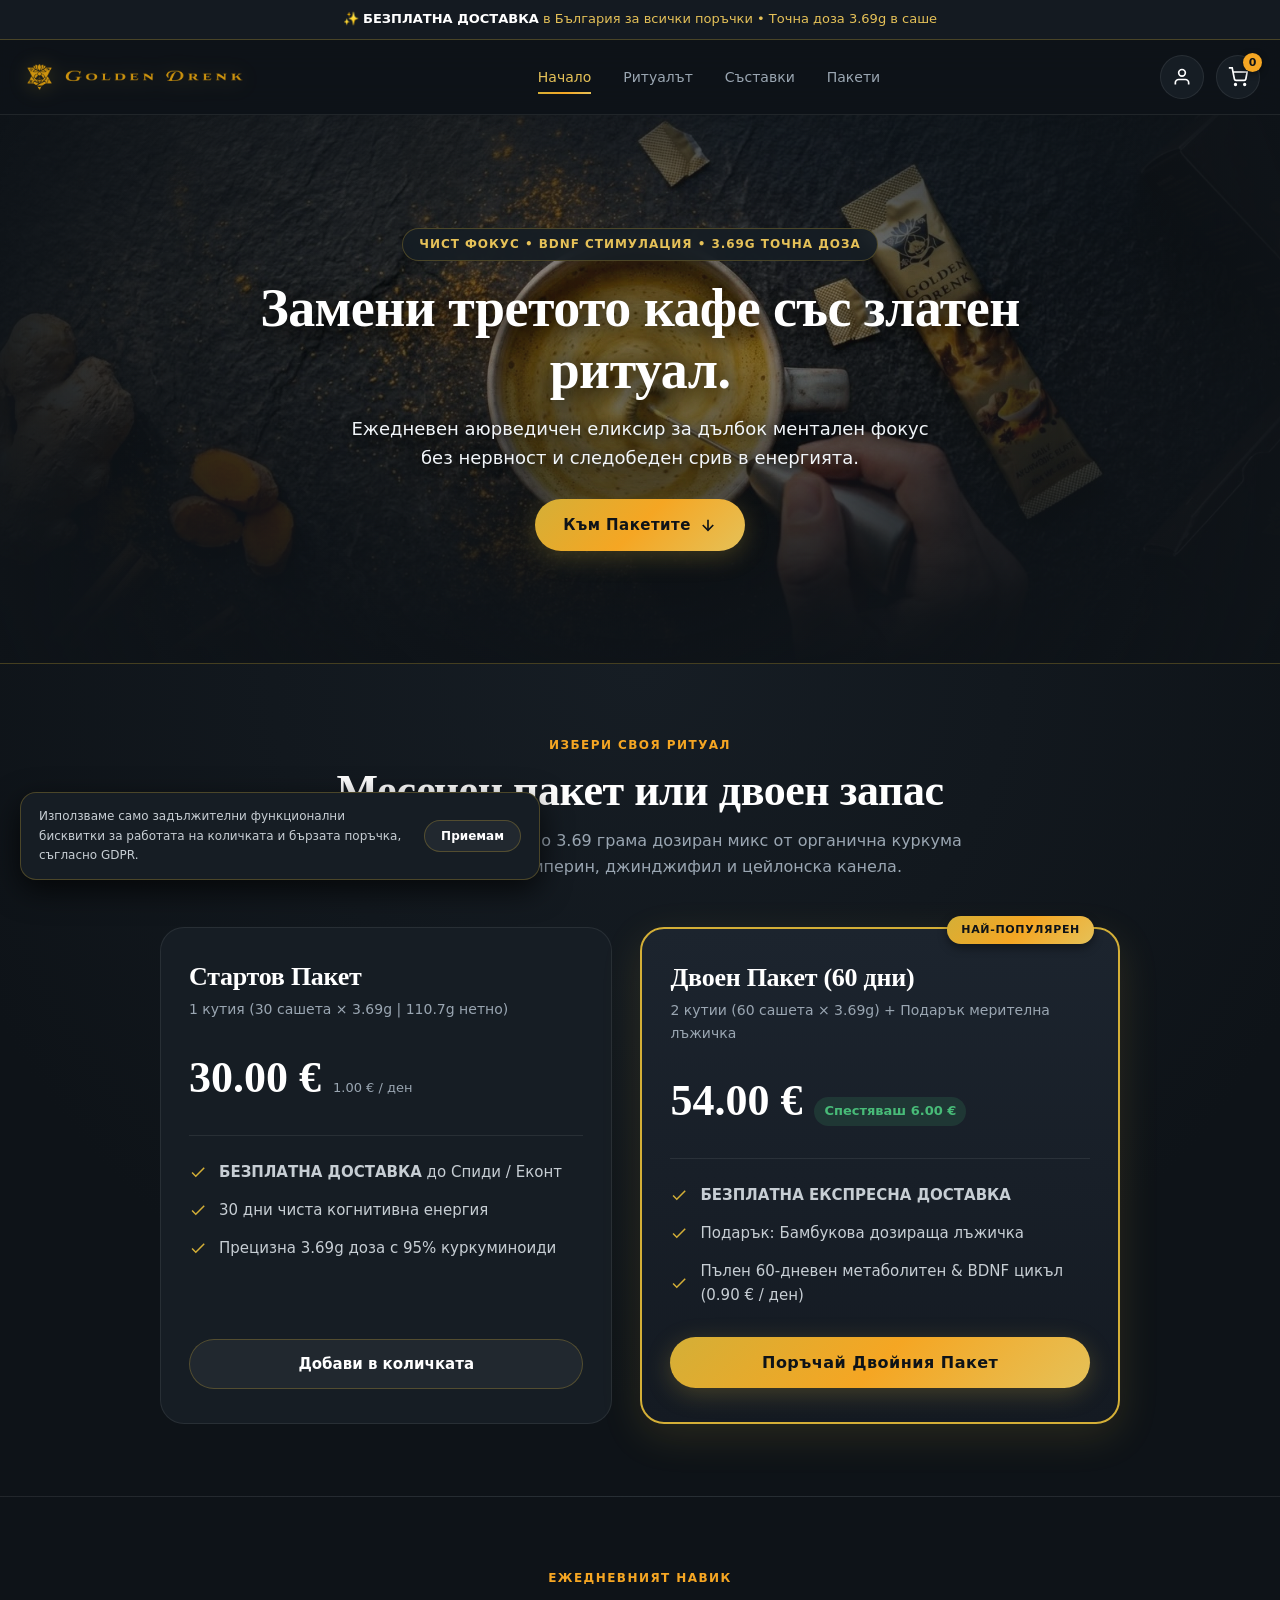
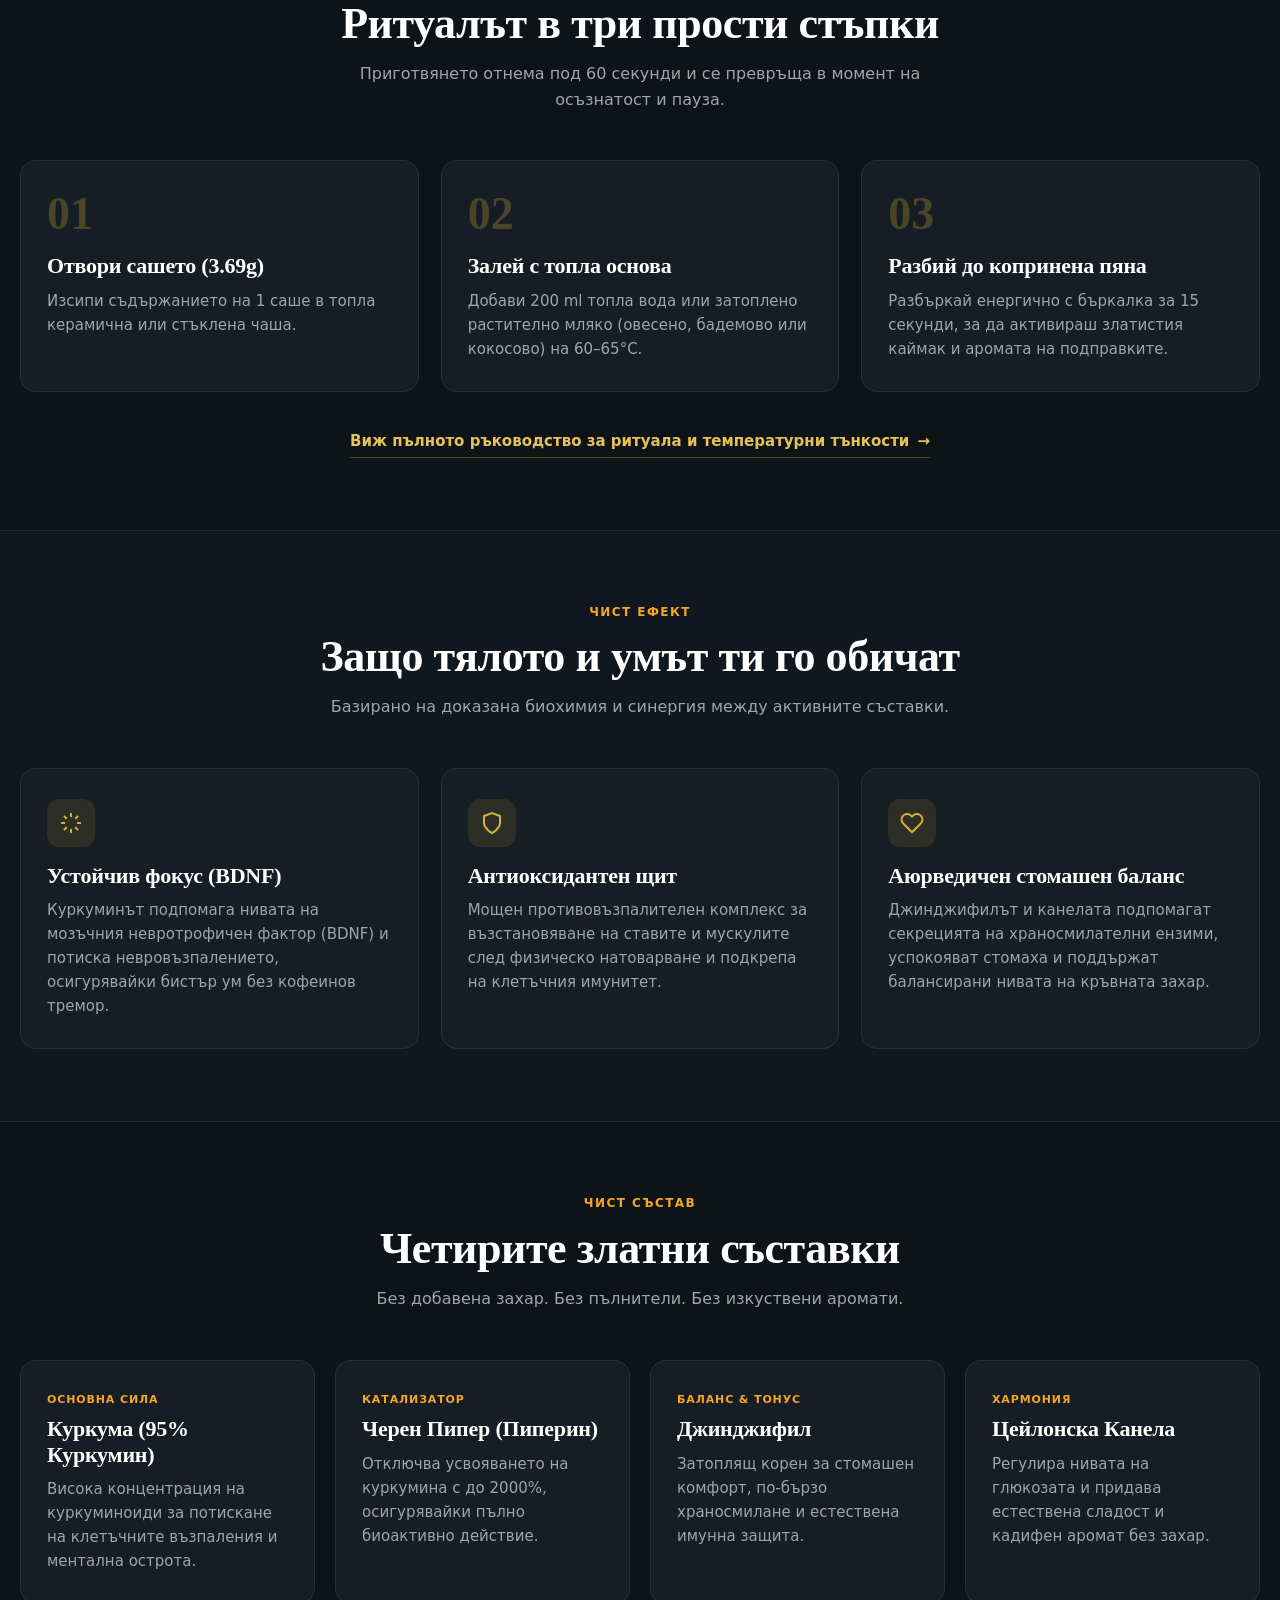
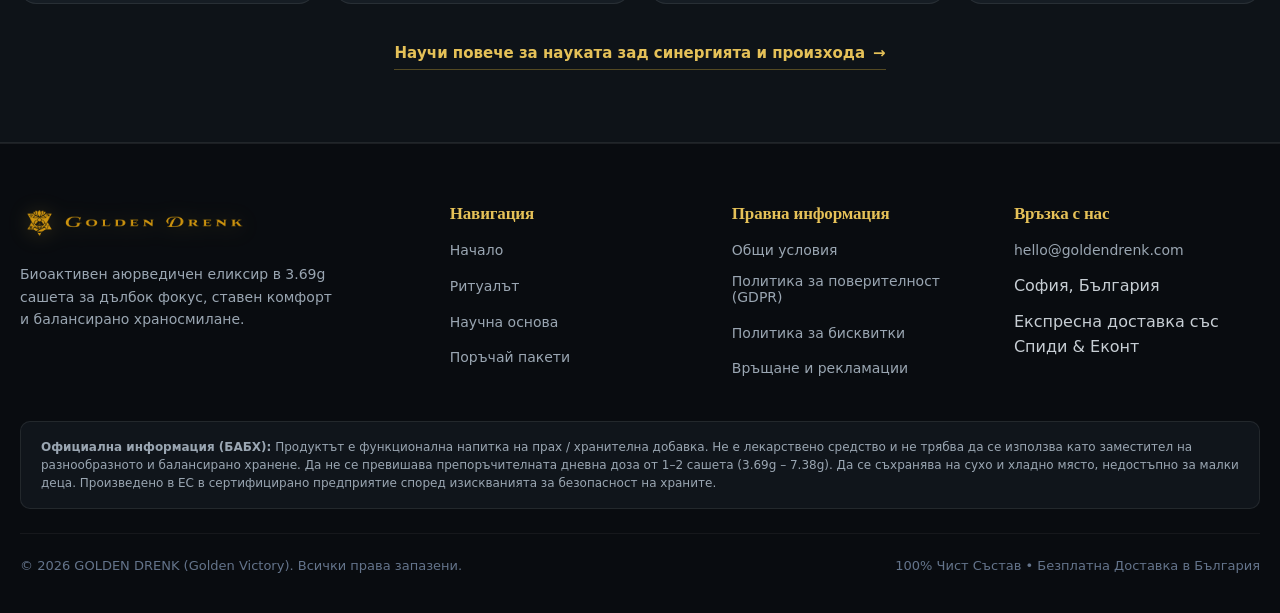
==== index.html @ a5ca555c "Sync V2.1: index.html" ====
<!DOCTYPE html>
<html lang="bg">
<head>
	<!-- Favicon Essentials -->
  <link rel="apple-touch-icon" sizes="180x180" href="/assets/images/apple-touch-icon.png">
  <link rel="icon" type="image/png" sizes="32x32" href="/assets/images/favicon-32x32.png">
  <link rel="icon" type="image/png" sizes="16x16" href="/assets/images/favicon-16x16.png">
  <link rel="manifest" href="/assets/images/site.webmanifest">
  <link rel="shortcut icon" href="/assets/images/favicon.ico">
  <meta charset="UTF-8">
  <meta name="viewport" content="width=device-width, initial-scale=1.0, viewport-fit=cover">
  <meta name="theme-color" content="#0E1318">
  
  <title>GOLDEN DRENK | Органичен Аюрведичен Еликсир за Фокус (30 × 3.69g)</title>
  <meta name="description" content="Замени третото кафе със златен ритуал. Точно дозирани 3.69g сашета с 95% куркумин, пиперин (+2000% усвоимост), джинджифил и цейлонска канела. Безплатна доставка в България.">
  <meta name="robots" content="index, follow, max-image-preview:large, max-snippet:-1">
  <link rel="canonical" href="https://goldendrenk.com/">

  <!-- Open Graph / Social -->
  <meta property="og:type" content="product">
  <meta property="og:locale" content="bg_BG">
  <meta property="og:title" content="GOLDEN DRENK | Ежедневен Златен Аюрведичен Ритуал (3.69g)">
  <meta property="og:description" content="Чист ментален фокус и BDNF стимулация без кофеинов срив. 30 сашета х 3.69g с безплатна доставка.">
  <meta property="og:image" content="https://goldendrenk.com/assets/images/hero-bg.webp">
  <meta property="product:price:amount" content="30.00">
  <meta property="product:price:currency" content="EUR">

  <!-- Preload Critical Assets -->
  <link rel="preload" href="assets/images/hero-bg.webp" as="image" type="image/webp" fetchpriority="high">
  <link rel="preload" href="assets/fonts/CormorantGaramond-SemiBold.woff2" as="font" type="font/woff2" crossorigin>
  <link rel="preload" href="assets/fonts/PlusJakartaSans-Regular.woff2" as="font" type="font/woff2" crossorigin>

  <!-- Main Stylesheet -->
  <link rel="stylesheet" href="assets/css/style.css">

  <!-- JSON-LD Structured Data for Google & AI Agents (Product, Offers & FAQ) -->
  <script type="application/ld+json">
  {
    "@context": "https://schema.org",
    "@graph": [
      {
        "@type": "Brand",
        "@id": "https://goldendrenk.com/#brand",
        "name": "GOLDEN DRENK",
        "url": "https://goldendrenk.com/",
        "logo": "https://goldendrenk.com/assets/images/logo.webp",
        "description": "Биоактивен органичен аюрведичен еликсир в 3.69g сашета за дълбок фокус, BDNF стимулация и антиоксидантна защита."
      },
      {
        "@type": "Product",
        "@id": "https://goldendrenk.com/#product",
        "name": "GOLDEN DRENK – Златен Аюрведичен Еликсир (30 сашета х 3.69g)",
        "image": [
          "https://goldendrenk.com/assets/images/hero-bg.webp",
          "https://goldendrenk.com/assets/images/logo.webp"
        ],
        "description": "Функционална напитка на прах в 30 индивидуални сашета по 3.69 грама (110.7g нетно тегло). Съдържа органична куркума (95% куркуминоиди), черен пипер (пиперин за 2000% по-висока бионаличност), джинджифил и цейлонска канела. Без добавена захар, без пълнители.",
        "sku": "GD-BOX-30",
        "brand": { "@id": "https://goldendrenk.com/#brand" },
        "weight": {
          "@type": "QuantitativeValue",
          "value": "110.7",
          "unitCode": "GRM"
        },
        "additionalProperty": [
          { "@type": "PropertyValue", "name": "Доза на саше", "value": "3.69 g" },
          { "@type": "PropertyValue", "name": "Брой сашета в кутия", "value": "30" },
          { "@type": "PropertyValue", "name": "Активни съставки", "value": "Органична куркума (95% куркумин), Черен пипер (Пиперин), Джинджифил, Цейлонска канела" },
          { "@type": "PropertyValue", "name": "Оптимална температура за приготвяне", "value": "60°C – 65°C" }
        ],
        "offers": [
          {
            "@type": "Offer",
            "name": "Стартов Пакет (1 кутия / 30 сашета х 3.69g)",
            "sku": "GD-BOX-30",
            "price": "30.00",
            "priceCurrency": "EUR",
            "availability": "https://schema.org/InStock",
            "url": "https://goldendrenk.com/#bundles-section",
            "shippingDetails": {
              "@type": "OfferShippingDetails",
              "shippingRate": {
                "@type": "MonetaryAmount",
                "value": "0.00",
                "currency": "EUR"
              },
              "shippingDestination": {
                "@type": "DefinedRegion",
                "addressCountry": "BG"
              }
            }
          },
          {
            "@type": "Offer",
            "name": "Двоен Пакет (2 кутии / 60 сашета х 3.69g + Подарък бамбукова лъжичка)",
            "sku": "GD-BUNDLE-60",
            "price": "54.00",
            "priceCurrency": "EUR",
            "availability": "https://schema.org/InStock",
            "url": "https://goldendrenk.com/#bundles-section",
            "shippingDetails": {
              "@type": "OfferShippingDetails",
              "shippingRate": {
                "@type": "MonetaryAmount",
                "value": "0.00",
                "currency": "EUR"
              },
              "shippingDestination": {
                "@type": "DefinedRegion",
                "addressCountry": "BG"
              }
            }
          }
        ]
      },
      {
        "@type": "FAQPage",
        "mainEntity": [
          {
            "@type": "Question",
            "name": "Какво съдържа 1 саше GOLDEN DRENK и какъв е грамажът?",
            "acceptedAnswer": {
              "@type": "Answer",
              "text": "Всяко саше съдържа точно 3.69 грама чиста биоактивна смес от 4 съставки: органична куркума (95% куркумин), черен пипер (пиперин), джинджифил и цейлонска канела. Без захар, консерванти и изкуствени аромати."
            }
          },
          {
            "@type": "Question",
            "name": "Каква е цената на доставката в България?",
            "acceptedAnswer": {
              "@type": "Answer",
              "text": "Доставката в цяла България (до офис/автомат на Спиди или Еконт, както и до личен адрес) е напълно БЕЗПЛАТНА както за Стартовия пакет (30.00 €), така и за Двойния пакет (54.00 €)."
            }
          },
          {
            "@type": "Question",
            "name": "Как се приготвя напитката за максимален ефект?",
            "acceptedAnswer": {
              "@type": "Answer",
              "text": "Изсипете 1 саше (3.69g) в чаша и залейте с 200 ml топла вода или растително мляко (овесено, бадемово, кокосово) с температура 60°C–65°C. Разбийте за 15 секунди до копринена пяна."
            }
          }
        ]
      }
    ]
  }
  </script>
</head>
<body>

  <!-- Top Announcement Bar -->
  <div class="announcement-bar" role="region" aria-label="Промоционално съобщение">
    <div class="container announcement-inner">
      <span>✨ <strong>БЕЗПЛАТНА ДОСТАВКА</strong> в България за всички поръчки • Точна доза 3.69g в саше</span>
    </div>
  </div>

  <!-- Site Header -->
  <header class="site-header" id="siteHeader">
    <div class="container header-inner">
      <a href="index.html" class="brand-logo" aria-label="GOLDEN DRENK Начало">
        <img src="assets/images/logo.webp" alt="GOLDEN DRENK Лого" class="site-brand-img" width="160" height="38">
      </a>

      <nav class="nav-links" aria-label="Основна навигация">
        <a href="index.html" class="nav-link active">Начало</a>
        <a href="ritual.html" class="nav-link">Ритуалът</a>
        <a href="science.html" class="nav-link">Съставки</a>
        <a href="#bundles-section" class="nav-link">Пакети</a>
      </nav>

      <div class="header-actions">
        <!-- Secret Dev Portal Button (Hidden by default, unlocked via ?dev=true or PIN 2738) -->
        <button type="button" class="dev-portal-trigger" id="devPortalHeaderBtn" style="display: none;" aria-label="Command Portal">
          ⚙️ Портал
        </button>

        <button type="button" class="action-btn" id="openOrdersModalBtn" aria-label="Моите поръчки" title="Моите поръчки">
          <svg width="20" height="20" viewBox="0 0 24 24" fill="none" stroke="currentColor" stroke-width="2" aria-hidden="true">
            <path d="M20 21v-2a4 4 0 0 0-4-4H8a4 4 0 0 0-4 4v2"></path>
            <circle cx="12" cy="7" r="4"></circle>
          </svg>
        </button>

        <button type="button" class="action-btn cart-trigger-btn" id="openCartBtn" aria-label="Отвори количката" title="Количка">
          <svg width="20" height="20" viewBox="0 0 24 24" fill="none" stroke="currentColor" stroke-width="2" aria-hidden="true">
            <circle cx="9" cy="21" r="1"></circle>
            <circle cx="20" cy="21" r="1"></circle>
            <path d="M1 1h4l2.68 13.39a2 2 0 0 0 2 1.61h9.72a2 2 0 0 0 2-1.61L23 6H6"></path>
          </svg>
          <span class="cart-badge" id="cartBadgeCount">0</span>
        </button>
      </div>
    </div>
  </header>

  <!-- Main Content -->
  <main id="mainContent">

    <!-- 1. HERO SECTION (21:9 Overhead Flat-lay) -->
    <section class="hero-top-visual" aria-labelledby="heroHeading">
      <div class="hero-banner-wrap">
        <img src="assets/images/hero-bg.webp" alt="Златен аюрведичен еликсир GOLDEN DRENK чаша и саше 3.69g" class="hero-img-bg" width="1920" height="823" fetchpriority="high">
        <div class="hero-banner-overlay"></div>
        <div class="hero-copy-float">
          <div class="hero-tag">Чист Фокус • BDNF Стимулация • 3.69g Точна Доза</div>
          <h1 class="hero-title" id="heroHeading">Замени третото кафе със златен ритуал.</h1>
          <p class="hero-sub">Ежедневен аюрведичен еликсир за дълбок ментален фокус без нервност и следобеден срив в енергията.</p>
          <a href="#bundles-section" class="cta-btn-gold hero-cta">
            <span>Към Пакетите</span>
            <svg width="18" height="18" viewBox="0 0 24 24" fill="none" stroke="currentColor" stroke-width="2.2" aria-hidden="true">
              <line x1="12" y1="5" x2="12" y2="19"></line>
              <polyline points="19 12 12 19 5 12"></polyline>
            </svg>
          </a>
        </div>
      </div>
    </section>

    <!-- 2. BUNDLES / ORDER SECTION -->
    <section class="order-section" id="bundles-section" aria-labelledby="bundlesHeading">
      <div class="container">
        <div class="section-header">
          <span class="section-eyebrow">Избери своя ритуал</span>
          <h2 class="section-title" id="bundlesHeading">Месечен пакет или двоен запас</h2>
          <p class="section-desc">Всяко саше съдържа точно 3.69 грама дозиран микс от органична куркума (95% куркумин), пиперин, джинджифил и цейлонска канела.</p>
        </div>

        <div class="bundles-grid">
          <!-- Offer 1: Starter Box -->
          <article class="bundle-card" data-sku="GD-BOX-30">
            <div class="bundle-card-head">
              <h3 class="bundle-name">Стартов Пакет</h3>
              <p class="bundle-sub">1 кутия (30 сашета &times; 3.69g | 110.7g нетно)</p>
            </div>
            <div class="bundle-price-box">
              <span class="price-main">30.00 €</span>
              <span class="price-daily">1.00 € / ден</span>
            </div>
            <ul class="bundle-perks">
              <li>
                <svg viewBox="0 0 24 24" aria-hidden="true"><path d="M9 16.17L4.83 12l-1.42 1.41L9 19 21 7l-1.41-1.41z"/></svg>
                <span><strong>БЕЗПЛАТНА ДОСТАВКА</strong> до Спиди / Еконт</span>
              </li>
              <li>
                <svg viewBox="0 0 24 24" aria-hidden="true"><path d="M9 16.17L4.83 12l-1.42 1.41L9 19 21 7l-1.41-1.41z"/></svg>
                <span>30 дни чиста когнитивна енергия</span>
              </li>
              <li>
                <svg viewBox="0 0 24 24" aria-hidden="true"><path d="M9 16.17L4.83 12l-1.42 1.41L9 19 21 7l-1.41-1.41z"/></svg>
                <span>Прецизна 3.69g доза с 95% куркуминоиди</span>
              </li>
            </ul>
            <button type="button" class="btn-secondary add-to-cart-btn" data-sku="GD-BOX-30" data-name="Стартов Пакет (1 кутия / 30 сашета х 3.69g)" data-price="30.00">
              Добави в количката
            </button>
          </article>

          <!-- Offer 2: Double Bundle (Featured) -->
          <article class="bundle-card featured" data-sku="GD-BUNDLE-60">
            <span class="bundle-badge">Най-популярен</span>
            <div class="bundle-card-head">
              <h3 class="bundle-name">Двоен Пакет (60 дни)</h3>
              <p class="bundle-sub">2 кутии (60 сашета &times; 3.69g) + Подарък мерителна лъжичка</p>
            </div>
            <div class="bundle-price-box">
              <span class="price-main">54.00 €</span>
              <span class="price-save">Спестяваш 6.00 €</span>
            </div>
            <ul class="bundle-perks">
              <li>
                <svg viewBox="0 0 24 24" aria-hidden="true"><path d="M9 16.17L4.83 12l-1.42 1.41L9 19 21 7l-1.41-1.41z"/></svg>
                <span><strong>БЕЗПЛАТНА ЕКСПРЕСНА ДОСТАВКА</strong></span>
              </li>
              <li>
                <svg viewBox="0 0 24 24" aria-hidden="true"><path d="M9 16.17L4.83 12l-1.42 1.41L9 19 21 7l-1.41-1.41z"/></svg>
                <span>Подарък: Бамбукова дозираща лъжичка</span>
              </li>
              <li>
                <svg viewBox="0 0 24 24" aria-hidden="true"><path d="M9 16.17L4.83 12l-1.42 1.41L9 19 21 7l-1.41-1.41z"/></svg>
                <span>Пълен 60-дневен метаболитен &amp; BDNF цикъл (0.90 € / ден)</span>
              </li>
            </ul>
            <button type="button" class="cta-btn-gold btn-primary-full add-to-cart-btn" data-sku="GD-BUNDLE-60" data-name="Двоен Пакет (2 кутии / 60 сашета + Подарък)" data-price="54.00">
              Поръчай Двойния Пакет
            </button>
          </article>
        </div>
      </div>
    </section>

    <!-- 3. RITUAL SECTION (3 Steps) -->
    <section class="ritual-section" id="ritual-section" aria-labelledby="ritualHeading">
      <div class="container">
        <div class="section-header">
          <span class="section-eyebrow">Ежедневният навик</span>
          <h2 class="section-title" id="ritualHeading">Ритуалът в три прости стъпки</h2>
          <p class="section-desc">Приготвянето отнема под 60 секунди и се превръща в момент на осъзнатост и пауза.</p>
        </div>

        <div class="steps-grid">
          <article class="step-card">
            <div class="step-num">01</div>
            <h3 class="step-title">Отвори сашето (3.69g)</h3>
            <p class="step-desc">Изсипи съдържанието на 1 саше в топла керамична или стъклена чаша.</p>
          </article>

          <article class="step-card">
            <div class="step-num">02</div>
            <h3 class="step-title">Залей с топла основа</h3>
            <p class="step-desc">Добави 200 ml топла вода или затоплено растително мляко (овесено, бадемово или кокосово) на 60–65°C.</p>
          </article>

          <article class="step-card">
            <div class="step-num">03</div>
            <h3 class="step-title">Разбий до копринена пяна</h3>
            <p class="step-desc">Разбъркай енергично с бъркалка за 15 секунди, за да активираш златистия каймак и аромата на подправките.</p>
          </article>
        </div>

        <div class="section-footer-link">
          <a href="ritual.html" class="arrow-link">
            <span>Виж пълното ръководство за ритуала и температурни тънкости</span>
            <span aria-hidden="true">&rarr;</span>
          </a>
        </div>
      </div>
    </section>

    <!-- 4. BENEFITS SECTION -->
    <section class="benefits-section" id="benefits-section" aria-labelledby="benefitsHeading">
      <div class="container">
        <div class="section-header">
          <span class="section-eyebrow">Чист ефект</span>
          <h2 class="section-title" id="benefitsHeading">Защо тялото и умът ти го обичат</h2>
          <p class="section-desc">Базирано на доказана биохимия и синергия между активните съставки.</p>
        </div>

        <div class="benefits-grid">
          <article class="benefit-card">
            <div class="benefit-icon" aria-hidden="true">
              <svg width="24" height="24" viewBox="0 0 24 24" fill="none" stroke="currentColor" stroke-width="2">
                <path d="M12 2v4M12 18v4M4.93 4.93l2.83 2.83M16.24 16.24l2.83 2.83M2 12h4M18 12h4M4.93 19.07l2.83-2.83M16.24 7.76l2.83-2.83"/>
              </svg>
            </div>
            <h3 class="benefit-title">Устойчив фокус (BDNF)</h3>
            <p class="benefit-desc">Куркуминът подпомага нивата на мозъчния невротрофичен фактор (BDNF) и потиска невровъзпалението, осигурявайки бистър ум без кофеинов тремор.</p>
          </article>

          <article class="benefit-card">
            <div class="benefit-icon" aria-hidden="true">
              <svg width="24" height="24" viewBox="0 0 24 24" fill="none" stroke="currentColor" stroke-width="2">
                <path d="M12 22s8-4 8-10V5l-8-3-8 3v7c0 6 8 10 8 10z"/>
              </svg>
            </div>
            <h3 class="benefit-title">Антиоксидантен щит</h3>
            <p class="benefit-desc">Мощен противовъзпалителен комплекс за възстановяване на ставите и мускулите след физическо натоварване и подкрепа на клетъчния имунитет.</p>
          </article>

          <article class="benefit-card">
            <div class="benefit-icon" aria-hidden="true">
              <svg width="24" height="24" viewBox="0 0 24 24" fill="none" stroke="currentColor" stroke-width="2">
                <path d="M20.84 4.61a5.5 5.5 0 0 0-7.78 0L12 5.67l-1.06-1.06a5.5 5.5 0 0 0-7.78 7.78l1.06 1.06L12 21.23l7.78-7.78 1.06-1.06a5.5 5.5 0 0 0 0-7.78z"/>
              </svg>
            </div>
            <h3 class="benefit-title">Аюрведичен стомашен баланс</h3>
            <p class="benefit-desc">Джинджифилът и канелата подпомагат секрецията на храносмилателни ензими, успокояват стомаха и поддържат балансирани нивата на кръвната захар.</p>
          </article>
        </div>
      </div>
    </section>

    <!-- 5. INGREDIENTS SECTION -->
    <section class="ingredients-section" id="ingredients-section" aria-labelledby="ingredientsHeading">
      <div class="container">
        <div class="section-header">
          <span class="section-eyebrow">Чист състав</span>
          <h2 class="section-title" id="ingredientsHeading">Четирите златни съставки</h2>
          <p class="section-desc">Без добавена захар. Без пълнители. Без изкуствени аромати.</p>
        </div>

        <div class="ingredients-grid">
          <article class="ingredient-card">
            <span class="ingredient-badge">Основна сила</span>
            <h3 class="ingredient-name">Куркума (95% Куркумин)</h3>
            <p class="ingredient-desc">Висока концентрация на куркуминоиди за потискане на клетъчните възпаления и ментална острота.</p>
          </article>

          <article class="ingredient-card">
            <span class="ingredient-badge">Катализатор</span>
            <h3 class="ingredient-name">Черен Пипер (Пиперин)</h3>
            <p class="ingredient-desc">Отключва усвояването на куркумина с до 2000%, осигурявайки пълно биоактивно действие.</p>
          </article>

          <article class="ingredient-card">
            <span class="ingredient-badge">Баланс &amp; Тонус</span>
            <h3 class="ingredient-name">Джинджифил</h3>
            <p class="ingredient-desc">Затоплящ корен за стомашен комфорт, по-бързо храносмилане и естествена имунна защита.</p>
          </article>

          <article class="ingredient-card">
            <span class="ingredient-badge">Хармония</span>
            <h3 class="ingredient-name">Цейлонска Канела</h3>
            <p class="ingredient-desc">Регулира нивата на глюкозата и придава естествена сладост и кадифен аромат без захар.</p>
          </article>
        </div>

        <div class="section-footer-link">
          <a href="science.html" class="arrow-link">
            <span>Научи повече за науката зад синергията и произхода</span>
            <span aria-hidden="true">&rarr;</span>
          </a>
        </div>
      </div>
    </section>

  </main>

  <!-- Site Footer -->
  <footer class="site-footer">
    <div class="container">
      <div class="footer-grid">
        <div class="footer-brand">
          <!-- 3 rapid taps on this logo on mobile triggers PIN prompt for Command Portal -->
          <div class="brand-logo" id="footerLogoSecretTrigger" role="button" tabindex="0" aria-label="GOLDEN DRENK">
            <img src="assets/images/logo.webp" alt="GOLDEN DRENK" class="site-brand-img" width="145" height="34" loading="lazy">
          </div>
          <p class="footer-brand-text">
            Биоактивен аюрведичен еликсир в 3.69g сашета за дълбок фокус, ставен комфорт и балансирано храносмилане.
          </p>
        </div>

        <div class="footer-col">
          <h4>Навигация</h4>
          <ul>
            <li><a href="index.html">Начало</a></li>
            <li><a href="ritual.html">Ритуалът</a></li>
            <li><a href="science.html">Научна основа</a></li>
            <li><a href="#bundles-section">Поръчай пакети</a></li>
          </ul>
        </div>

        <div class="footer-col">
          <h4>Правна информация</h4>
          <ul>
            <li><button type="button" class="footer-modal-link" data-modal="termsModal">Общи условия</button></li>
            <li><button type="button" class="footer-modal-link" data-modal="privacyModal">Политика за поверителност (GDPR)</button></li>
            <li><button type="button" class="footer-modal-link" data-modal="cookiesModal">Политика за бисквитки</button></li>
            <li><button type="button" class="footer-modal-link" data-modal="returnsModal">Връщане и рекламации</button></li>
          </ul>
        </div>

        <div class="footer-col">
          <h4>Връзка с нас</h4>
          <ul>
            <li><a href="mailto:hello@goldendrenk.com">hello@goldendrenk.com</a></li>
            <li>София, България</li>
            <li>Експресна доставка със Спиди &amp; Еконт</li>
          </ul>
        </div>
      </div>

      <!-- Mandatory BABH Legal Disclaimer -->
      <div class="babh-disclaimer" role="note" aria-label="Законов дисклеймър за хранителни добавки">
        <strong>Официална информация (БАБХ):</strong> Продуктът е функционална напитка на прах / хранителна добавка. Не е лекарствено средство и не трябва да се използва като заместител на разнообразното и балансирано хранене. Да не се превишава препоръчителната дневна доза от 1–2 сашета (3.69g – 7.38g). Да се съхранява на сухо и хладно място, недостъпно за малки деца. Произведено в ЕС в сертифицирано предприятие според изискванията за безопасност на храните.
      </div>

      <div class="footer-bottom">
        <div>&copy; 2026 GOLDEN DRENK (Golden Victory). Всички права запазени.</div>
        <div>100% Чист Състав • Безплатна Доставка в България</div>
      </div>
    </div>
  </footer>

  <!-- Mobile Sticky Bottom Order Bar (Thumb-Friendly) -->
  <div class="mobile-sticky-bar" id="mobileStickyBar">
    <div class="mobile-bar-info">
      <span class="mobile-bar-label">Двоен Пакет (60 &times; 3.69g)</span>
      <div class="mobile-bar-price-row">
        <span class="mobile-bar-price">54.00 €</span>
        <span class="mobile-bar-free-ship">Безплатна доставка</span>
      </div>
    </div>
    <button type="button" class="cta-btn-gold mobile-buy-btn add-to-cart-btn" data-sku="GD-BUNDLE-60" data-name="Двоен Пакет (2 кутии / 60 сашета + Подарък)" data-price="54.00">
      Купи Сега
    </button>
  </div>

  <!-- SLIDE-OUT CART DRAWER WITH 1-CLICK BIGARENA CHECKOUT -->
  <div class="cart-drawer-overlay" id="cartDrawerOverlay" aria-hidden="true">
    <aside class="cart-drawer" id="cartDrawer" role="dialog" aria-modal="true" aria-labelledby="cartDrawerTitle">
      <div class="drawer-header">
        <h2 class="drawer-title" id="cartDrawerTitle">Твоята количка</h2>
        <button type="button" class="drawer-close" id="closeCartBtn" aria-label="Затвори количката">&times;</button>
      </div>

      <div class="shipping-tracker">
        <div class="shipping-tracker-text" id="shippingTrackerText">
          ✨ <strong>Безплатна доставка</strong> до Спиди и Еконт за цяла България!
        </div>
        <div class="progress-bar-bg">
          <div class="progress-bar-fill" id="shippingProgressFill" style="width: 100%;"></div>
        </div>
      </div>

      <div class="drawer-body">
        <div class="drawer-items" id="drawerItemsList"></div>

        <!-- 1-Click Fast Checkout Form (BigArena Fulfillment Ready) -->
        <form class="fast-checkout-card" id="fastCheckoutForm" novalidate>
          <div class="fast-checkout-title">
            <svg width="18" height="18" viewBox="0 0 24 24" fill="none" stroke="currentColor" stroke-width="2.5" aria-hidden="true">
              <path d="M13 2L3 14h9l-1 8 10-12h-9l1-8z"/>
            </svg>
            <span>Бърза поръчка с 1 клик</span>
          </div>

          <div class="checkout-form-grid">
            <div class="form-group">
              <label class="form-label" for="checkoutName">Име и Фамилия *</label>
              <input type="text" class="form-input" id="checkoutName" name="fullName" placeholder="Иван Иванов" autocomplete="name" required>
            </div>
            <div class="form-group">
              <label class="form-label" for="checkoutPhone">Телефонен номер *</label>
              <input type="tel" inputmode="tel" class="form-input" id="checkoutPhone" name="phone" placeholder="0888 123 456" autocomplete="tel" required>
            </div>
          </div>

          <div class="form-group" style="margin-top: 10px;">
            <label class="form-label">Избери Куриер *</label>
            <div class="courier-toggle-group" role="radiogroup" aria-label="Куриер">
              <button type="button" class="courier-btn active" data-courier="Speedy" id="courierSpeedyBtn">
                📦 Спиди (Безплатно)
              </button>
              <button type="button" class="courier-btn" data-courier="Econt" id="courierEcontBtn">
                🚚 Еконт (Безплатно)
              </button>
            </div>
          </div>

          <div class="checkout-form-grid" style="margin-top: 10px;">
            <div class="form-group">
              <label class="form-label" for="deliveryTypeSelect">Доставка до *</label>
              <select class="form-select" id="deliveryTypeSelect" name="deliveryType">
                <option value="office">До Офис / Автомат</option>
                <option value="address">До Личен Адрес</option>
              </select>
            </div>
            <div class="form-group">
              <label class="form-label" for="checkoutCity">Населено място *</label>
              <input type="text" class="form-input" id="checkoutCity" name="city" placeholder="гр. София" autocomplete="address-level2" required>
            </div>
          </div>

          <div class="form-group" style="margin-top: 10px;">
            <label class="form-label" id="deliveryAddressLabel" for="checkoutAddress">Офис / Автомат на Спиди *</label>
            <input type="text" class="form-input" id="checkoutAddress" name="addressOrOffice" placeholder="Напр. Офис бул. България 69..." required>
          </div>

          <div class="form-checkbox-group">
            <input type="checkbox" id="checkoutLegalConsent" required>
            <label for="checkoutLegalConsent">
              Съгласявам се с <button type="button" class="inline-legal-btn" data-modal="termsModal">Общите условия</button> и <button type="button" class="inline-legal-btn" data-modal="privacyModal">Политиката за поверителност</button>. *
            </label>
          </div>

          <div class="form-error-msg" id="checkoutErrorMsg" role="alert" style="display: none;"></div>

          <div class="drawer-totals">
            <div class="total-row">
              <span>Междинна сума:</span>
              <span id="drawerSubtotal">0.00 €</span>
            </div>
            <div class="total-row">
              <span>Доставка (Спиди / Еконт):</span>
              <span class="free-shipping-tag" id="drawerShipping">БЕЗПЛАТНА (0.00 €)</span>
            </div>
            <div class="total-row final">
              <span>Общо за плащане при доставка:</span>
              <span id="drawerTotal">0.00 €</span>
            </div>
          </div>

          <button type="submit" class="cta-btn-gold btn-primary-full submit-order-btn" id="submitOrderBtn">
            ⚡ Завърши поръчката (Наложен платеж)
          </button>
          <div class="checkout-micro-trust">
            Плащане при получаване с опция Преглед • Обработка чрез BigArena Fulfillment
          </div>
        </form>
      </div>
    </aside>
  </div>

  <!-- ORDER SUCCESS MODAL -->
  <div class="modal-overlay" id="orderSuccessModal" aria-hidden="true">
    <div class="modal-card success-card" role="dialog" aria-modal="true" aria-labelledby="orderSuccessTitle">
      <div class="success-icon" aria-hidden="true">
        <svg width="32" height="32" viewBox="0 0 24 24" fill="none" stroke="currentColor" stroke-width="3">
          <polyline points="20 6 9 17 4 12"></polyline>
        </svg>
      </div>
      <h3 class="modal-title" id="orderSuccessTitle">Поръчката е приета!</h3>
      <p class="order-num-badge" id="successOrderNum">№ GD-00000</p>
      <p class="modal-text" id="successOrderDetails">
        Благодарим ти! Твоята заявка е регистрирана за автоматично изпращане с безплатна доставка и наложен платеж.
      </p>
      <button type="button" class="cta-btn-gold btn-primary-full" data-close-modal="orderSuccessModal">
        Обратно към магазина
      </button>
    </div>
  </div>

  <!-- CUSTOMER ORDERS HISTORY MODAL -->
  <div class="modal-overlay" id="ordersHistoryModal" aria-hidden="true">
    <div class="modal-card" role="dialog" aria-modal="true" aria-labelledby="ordersHistoryTitle">
      <div class="modal-header">
        <h3 class="modal-title" id="ordersHistoryTitle">Моите поръчки</h3>
        <button type="button" class="drawer-close" data-close-modal="ordersHistoryModal" aria-label="Затвори">&times;</button>
      </div>
      <div class="modal-body" id="customerOrdersContainer">
        <p class="text-muted">Все още нямаш направени поръчки от това устройство.</p>
      </div>
    </div>
  </div>

  <!-- LEGAL MODALS (Terms, Privacy, Cookies, Returns) -->
  <div class="modal-overlay" id="legalModalOverlay" aria-hidden="true">
    <div class="modal-card legal-modal-card" role="dialog" aria-modal="true" aria-labelledby="legalModalTitle">
      <div class="modal-header">
        <h3 class="modal-title" id="legalModalTitle">Правна информация</h3>
        <button type="button" class="drawer-close" id="closeLegalModalBtn" aria-label="Затвори">&times;</button>
      </div>
      <div class="modal-body legal-modal-body" id="legalModalContent"></div>
    </div>
  </div>

  <!-- SECRET PIN MODAL FOR COMMAND PORTAL (PIN: 2738) -->
  <div class="modal-overlay" id="pinModalOverlay" aria-hidden="true">
    <div class="modal-card pin-modal-card" role="dialog" aria-modal="true" aria-labelledby="pinModalTitle">
      <div class="modal-header">
        <h3 class="modal-title" id="pinModalTitle">🔒 Command Portal Достъп</h3>
        <button type="button" class="drawer-close" data-close-modal="pinModalOverlay" aria-label="Затвори">&times;</button>
      </div>
      <form id="pinAccessForm" class="pin-form">
        <p class="text-muted" style="margin-bottom: 14px; font-size: 14px;">Въведи 4-цифрения ПИН код за преглед на дашборда:</p>
        <input type="password" inputmode="numeric" maxlength="4" class="form-input pin-input" id="portalPinInput" placeholder="••••" autocomplete="off" required>
        <div class="form-error-msg" id="pinErrorMsg" style="display: none;">Грешен ПИН код.</div>
        <button type="submit" class="cta-btn-gold btn-primary-full" style="margin-top: 14px;">Отключи Дашборда</button>
      </form>
    </div>
  </div>

  <!-- GDPR Cookie Consent Banner -->
  <div class="cookie-banner" id="cookieBanner" role="region" aria-label="Съгласие за бисквитки" style="display: none;">
    <div class="cookie-text">
      Използваме само задължителни функционални бисквитки за работата на количката и бързата поръчка, съгласно GDPR.
    </div>
    <div class="cookie-actions">
      <button type="button" class="btn-secondary cookie-btn" id="acceptCookiesBtn">Приемам</button>
    </div>
  </div>

  <!-- Main Application Script -->
  <script src="assets/js/app.js" defer></script>
</body>
</html>
---- assets/css/style.css ----
/* ==========================================================================
   GOLDEN DRENK V2 — Dark Luxury Aesthetic & Mobile-First Stylesheet
   ========================================================================== */

/* 1. LOCAL FONTS (@font-face) */
@font-face {
  font-family: 'Cormorant Garamond';
  src: url('../fonts/CormorantGaramond-Medium.woff2') format('woff2');
  font-weight: 500;
  font-style: normal;
  font-display: swap;
}
@font-face {
  font-family: 'Cormorant Garamond';
  src: url('../fonts/CormorantGaramond-SemiBold.woff2') format('woff2');
  font-weight: 600;
  font-style: normal;
  font-display: swap;
}
@font-face {
  font-family: 'Cormorant Garamond';
  src: url('../fonts/CormorantGaramond-Bold.woff2') format('woff2');
  font-weight: 700;
  font-style: normal;
  font-display: swap;
}
@font-face {
  font-family: 'Plus Jakarta Sans';
  src: url('../fonts/PlusJakartaSans-Regular.woff2') format('woff2');
  font-weight: 400;
  font-style: normal;
  font-display: swap;
}
@font-face {
  font-family: 'Plus Jakarta Sans';
  src: url('../fonts/PlusJakartaSans-Medium.woff2') format('woff2');
  font-weight: 500;
  font-style: normal;
  font-display: swap;
}
@font-face {
  font-family: 'Plus Jakarta Sans';
  src: url('../fonts/PlusJakartaSans-SemiBold.woff2') format('woff2');
  font-weight: 600;
  font-style: normal;
  font-display: swap;
}
@font-face {
  font-family: 'Plus Jakarta Sans';
  src: url('../fonts/PlusJakartaSans-Bold.woff2') format('woff2');
  font-weight: 700;
  font-style: normal;
  font-display: swap;
}

/* 2. DESIGN TOKENS / CSS VARIABLES */
:root {
  --primary-dark: #0E1318;
  --secondary-dark: #161D24;
  --card-hover: #1D2630;
  --accent-gold: #D4AF37;
  --accent-gold-light: #E5C158;
  --gold-gradient: linear-gradient(135deg, #D4AF37 0%, #F5A623 50%, #E5C158 100%);
  --warm-turmeric: #F5A623;
  --success-green: #48BB78;
  --danger-red: #F56565;
  --text-high: #FFFFFF;
  --text-body: #C7CED4;
  --text-muted: #9AA6B2;
  --border-subtle: rgba(212, 175, 55, 0.28);
  --border-solid: rgba(255, 255, 255, 0.08);
  --font-serif: 'Cormorant Garamond', Georgia, serif;
  --font-sans: 'Plus Jakarta Sans', system-ui, -apple-system, BlinkMacSystemFont, sans-serif;
  --radius-sm: 10px;
  --radius-md: 16px;
  --radius-lg: 24px;
  --radius-pill: 40px;
  --transition-smooth: all 0.3s cubic-bezier(0.16, 1, 0.3, 1);
  --shadow-gold: 0 6px 24px rgba(212, 175, 55, 0.25);
  --shadow-gold-hover: 0 10px 32px rgba(212, 175, 55, 0.42);
}

/* 3. RESET & BASE */
*, *::before, *::after {
  box-sizing: border-box;
  margin: 0;
  padding: 0;
  -webkit-font-smoothing: antialiased;
  -moz-osx-font-smoothing: grayscale;
}

html {
  scroll-behavior: smooth;
  background-color: var(--primary-dark);
}

body {
  background-color: var(--primary-dark);
  color: var(--text-body);
  font-family: var(--font-sans);
  font-size: 16px;
  line-height: 1.6;
  overflow-x: hidden;
  padding-bottom: 78px; /* Space for mobile sticky bar */
}

@media (min-width: 900px) {
  body {
    padding-bottom: 0;
  }
}

h1, h2, h3, h4 {
  color: var(--text-high);
  font-family: var(--font-serif);
  font-weight: 600;
  line-height: 1.15;
  letter-spacing: -0.01em;
}

a {
  color: inherit;
  text-decoration: none;
  transition: var(--transition-smooth);
}

button {
  cursor: pointer;
  font-family: var(--font-sans);
  border: none;
  background: none;
  transition: var(--transition-smooth);
  touch-action: manipulation;
  -webkit-tap-highlight-color: transparent;
}

button:active {
  transform: scale(0.97);
}

.container {
  max-width: 1280px;
  margin: 0 auto;
  padding: 0 20px;
}

/* 4. ANNOUNCEMENT BAR & HEADER */
.announcement-bar {
  background: #141A21;
  border-bottom: 1px solid var(--border-subtle);
  text-align: center;
  padding: 9px 14px;
  font-size: 13px;
  font-weight: 500;
  color: var(--accent-gold-light);
}

.announcement-bar strong {
  color: var(--text-high);
}

.site-header {
  position: sticky;
  top: 0;
  z-index: 60;
  background: rgba(14, 19, 24, 0.88);
  backdrop-filter: blur(16px);
  -webkit-backdrop-filter: blur(16px);
  border-bottom: 1px solid var(--border-solid);
}

.header-inner {
  height: 68px;
  display: flex;
  align-items: center;
  justify-content: space-between;
}

.brand-logo {
  display: inline-flex;
  align-items: center;
}

.site-brand-img {
  height: 34px;
  width: auto;
  object-fit: contain;
  display: block;
  filter: drop-shadow(0 2px 10px rgba(212, 175, 55, 0.3));
  transition: var(--transition-smooth);
}

.brand-logo:hover .site-brand-img {
  transform: scale(1.03);
  filter: drop-shadow(0 4px 14px rgba(212, 175, 55, 0.5));
}

.nav-links {
  display: none;
  gap: 32px;
  align-items: center;
}

@media (min-width: 860px) {
  .header-inner {
    height: 74px;
  }
  .site-brand-img {
    height: 38px;
  }
  .nav-links {
    display: flex;
  }
}

.nav-link {
  font-size: 14px;
  font-weight: 500;
  color: var(--text-muted);
  position: relative;
  padding: 6px 0;
}

.nav-link::after {
  content: '';
  position: absolute;
  left: 0;
  bottom: 0;
  width: 0;
  height: 1.5px;
  background: var(--gold-gradient);
  transition: var(--transition-smooth);
}

.nav-link:hover,
.nav-link.active {
  color: var(--accent-gold-light);
}

.nav-link:hover::after,
.nav-link.active::after {
  width: 100%;
}

.header-actions {
  display: flex;
  align-items: center;
  gap: 12px;
}

.action-btn {
  position: relative;
  width: 44px;
  height: 44px;
  border-radius: 50%;
  background: var(--secondary-dark);
  border: 1px solid var(--border-solid);
  display: flex;
  align-items: center;
  justify-content: center;
  color: var(--text-high);
}

.action-btn:hover {
  border-color: var(--accent-gold);
  background: var(--card-hover);
  transform: translateY(-2px);
  box-shadow: 0 4px 14px rgba(212, 175, 55, 0.2);
}

.cart-badge {
  position: absolute;
  top: -3px;
  right: -3px;
  background: var(--warm-turmeric);
  color: #0E1318;
  font-size: 11px;
  font-weight: 700;
  min-width: 19px;
  height: 19px;
  padding: 0 5px;
  border-radius: 50%;
  display: flex;
  align-items: center;
  justify-content: center;
  box-shadow: 0 2px 6px rgba(0, 0, 0, 0.5);
}

.dev-portal-trigger {
  background: rgba(212, 175, 55, 0.14);
  border: 1px solid var(--accent-gold);
  color: var(--accent-gold-light);
  padding: 8px 14px;
  border-radius: var(--radius-pill);
  font-size: 12px;
  font-weight: 700;
}

.dev-portal-trigger:hover {
  background: var(--gold-gradient);
  color: #0E1318;
}

/* 5. BUTTONS & INTERACTIVE EFFECTS */
.cta-btn-gold {
  position: relative;
  overflow: hidden;
  background: var(--gold-gradient);
  color: #0E1318;
  font-weight: 700;
  font-size: 15px;
  letter-spacing: 0.03em;
  padding: 14px 28px;
  border-radius: var(--radius-pill);
  display: inline-flex;
  align-items: center;
  justify-content: center;
  gap: 8px;
  box-shadow: var(--shadow-gold);
  transition: var(--transition-smooth);
}

.cta-btn-gold:hover {
  transform: translateY(-2px);
  box-shadow: var(--shadow-gold-hover);
  filter: brightness(1.05);
}

.cta-btn-gold:active {
  transform: translateY(0) scale(0.98);
}

.btn-secondary {
  background: rgba(255, 255, 255, 0.05);
  border: 1px solid var(--border-subtle);
  color: var(--text-high);
  font-weight: 600;
  font-size: 15px;
  padding: 15px 24px;
  border-radius: var(--radius-pill);
  width: 100%;
  text-align: center;
}

.btn-secondary:hover {
  background: rgba(212, 175, 55, 0.12);
  border-color: var(--accent-gold);
  transform: translateY(-2px);
}

.btn-primary-full {
  width: 100%;
  padding: 16px 24px;
  font-size: 16px;
}

/* 6. HERO SECTION */
.hero-top-visual {
  position: relative;
  width: 100%;
  background: var(--primary-dark);
  border-bottom: 1px solid var(--border-subtle);
  overflow: hidden;
}

.hero-banner-wrap {
  width: 100%;
  position: relative;
  display: flex;
  align-items: center;
  justify-content: center;
  min-height: 440px;
  padding: 48px 16px;
}

@media (min-width: 768px) {
  .hero-banner-wrap {
    aspect-ratio: 21 / 9;
    min-height: 500px;
    max-height: 640px;
  }
}

.hero-img-bg {
  position: absolute;
  inset: 0;
  width: 100%;
  height: 100%;
  object-fit: cover;
  object-position: center 40%;
  filter: brightness(0.9) contrast(1.05);
}

.hero-banner-overlay {
  position: absolute;
  inset: 0;
  background:
    radial-gradient(circle at center, rgba(14, 19, 24, 0.35) 15%, rgba(14, 19, 24, 0.78) 75%, #0E1318 100%),
    linear-gradient(to bottom, rgba(14, 19, 24, 0.5) 0%, transparent 35%, rgba(14, 19, 24, 0.94) 92%, #0E1318 100%);
  pointer-events: none;
}

.hero-copy-float {
  position: relative;
  z-index: 5;
  text-align: center;
  max-width: 760px;
  margin: 0 auto;
}

.hero-tag {
  display: inline-flex;
  align-items: center;
  padding: 6px 16px;
  border-radius: 30px;
  background: rgba(22, 29, 36, 0.9);
  border: 1px solid var(--border-subtle);
  color: var(--accent-gold-light);
  font-size: 12px;
  font-weight: 600;
  text-transform: uppercase;
  letter-spacing: 0.08em;
  margin-bottom: 16px;
  backdrop-filter: blur(8px);
}

.hero-title {
  font-size: clamp(28px, 5vw, 54px);
  margin-bottom: 14px;
  text-shadow: 0 4px 24px rgba(0, 0, 0, 0.95);
}

.hero-sub {
  font-size: clamp(15px, 2vw, 18px);
  max-width: 600px;
  margin: 0 auto 26px auto;
  color: #F1F5F9;
  text-shadow: 0 2px 12px rgba(0, 0, 0, 0.9);
}

/* 7. SECTIONS COMMON */
.order-section,
.ritual-section,
.benefits-section,
.ingredients-section {
  padding: 72px 0;
  border-bottom: 1px solid var(--border-solid);
}

.order-section {
  background: radial-gradient(circle at 50% 0%, #161D24 0%, #0E1318 70%);
}

.benefits-section {
  background: #11171E;
}

.section-header {
  text-align: center;
  max-width: 650px;
  margin: 0 auto 48px auto;
}

.section-eyebrow {
  color: var(--warm-turmeric);
  font-size: 12px;
  text-transform: uppercase;
  font-weight: 700;
  letter-spacing: 0.12em;
  margin-bottom: 10px;
  display: block;
}

.section-title {
  font-size: clamp(30px, 4vw, 44px);
  margin-bottom: 12px;
}

.section-desc {
  color: var(--text-muted);
  font-size: 16px;
}

.section-footer-link {
  text-align: center;
  margin-top: 36px;
}

.arrow-link {
  color: var(--accent-gold-light);
  font-weight: 600;
  font-size: 15px;
  display: inline-flex;
  align-items: center;
  gap: 8px;
  border-bottom: 1px solid rgba(212, 175, 55, 0.35);
  padding-bottom: 4px;
}

.arrow-link:hover {
  gap: 13px;
  border-color: var(--accent-gold);
}

/* 8. BUNDLES GRID */
.bundles-grid {
  display: grid;
  grid-template-columns: 1fr;
  gap: 28px;
  max-width: 960px;
  margin: 0 auto;
}

@media (min-width: 768px) {
  .bundles-grid {
    grid-template-columns: 1fr 1.06fr;
    align-items: stretch;
  }
}

.bundle-card {
  background: var(--secondary-dark);
  border-radius: var(--radius-lg);
  border: 1px solid var(--border-solid);
  padding: 34px 28px;
  position: relative;
  display: flex;
  flex-direction: column;
  transition: var(--transition-smooth);
}

.bundle-card:hover {
  border-color: rgba(212, 175, 55, 0.45);
  transform: translateY(-4px);
}

.bundle-card.featured {
  background: linear-gradient(180deg, #1C242E 0%, #141A22 100%);
  border: 2px solid var(--accent-gold);
  box-shadow: 0 12px 40px rgba(212, 175, 55, 0.14);
}

.bundle-badge {
  position: absolute;
  top: -13px;
  right: 24px;
  background: var(--gold-gradient);
  color: #0E1318;
  font-size: 11px;
  font-weight: 700;
  text-transform: uppercase;
  padding: 5px 14px;
  border-radius: 20px;
  letter-spacing: 0.06em;
  box-shadow: 0 4px 10px rgba(0, 0, 0, 0.4);
}

.bundle-name {
  font-size: 26px;
  margin-bottom: 6px;
}

.bundle-sub {
  color: var(--text-muted);
  font-size: 14px;
  margin-bottom: 22px;
}

.bundle-price-box {
  display: flex;
  align-items: baseline;
  gap: 12px;
  margin-bottom: 24px;
  padding-bottom: 22px;
  border-bottom: 1px solid var(--border-solid);
}

.price-main {
  font-family: var(--font-serif);
  font-size: 44px;
  font-weight: 700;
  color: var(--text-high);
}

.price-daily {
  font-size: 13px;
  color: var(--text-muted);
}

.price-save {
  color: var(--success-green);
  font-size: 13px;
  font-weight: 600;
  background: rgba(72, 187, 120, 0.14);
  padding: 4px 10px;
  border-radius: 20px;
}

.bundle-perks {
  list-style: none;
  margin-bottom: 30px;
  display: flex;
  flex-direction: column;
  gap: 14px;
  flex-grow: 1;
}

.bundle-perks li {
  display: flex;
  align-items: center;
  gap: 12px;
  font-size: 15px;
  color: var(--text-body);
}

.bundle-perks li svg {
  width: 18px;
  height: 18px;
  fill: var(--accent-gold);
  flex-shrink: 0;
}

/* 9. STEPS, BENEFITS & INGREDIENTS GRIDS */
.steps-grid,
.benefits-grid {
  display: grid;
  grid-template-columns: 1fr;
  gap: 22px;
}

@media (min-width: 768px) {
  .steps-grid,
  .benefits-grid {
    grid-template-columns: repeat(3, 1fr);
  }
}

.step-card,
.benefit-card,
.ingredient-card {
  background: var(--secondary-dark);
  border: 1px solid var(--border-solid);
  border-radius: var(--radius-md);
  padding: 30px 26px;
  transition: var(--transition-smooth);
}

.step-card:hover,
.benefit-card:hover,
.ingredient-card:hover {
  border-color: var(--border-subtle);
  background: var(--card-hover);
  transform: translateY(-3px);
}

.step-num {
  font-family: var(--font-serif);
  font-size: 46px;
  font-weight: 700;
  color: rgba(212, 175, 55, 0.28);
  line-height: 1;
  margin-bottom: 16px;
}

.step-title,
.benefit-title,
.ingredient-name {
  font-size: 22px;
  margin-bottom: 10px;
}

.step-desc,
.benefit-desc,
.ingredient-desc {
  font-size: 15px;
  color: var(--text-muted);
}

.benefit-icon {
  width: 48px;
  height: 48px;
  border-radius: 12px;
  background: rgba(212, 175, 55, 0.12);
  display: flex;
  align-items: center;
  justify-content: center;
  color: var(--accent-gold);
  margin-bottom: 16px;
}

.ingredients-grid {
  display: grid;
  grid-template-columns: 1fr;
  gap: 20px;
}

@media (min-width: 640px) {
  .ingredients-grid {
    grid-template-columns: repeat(2, 1fr);
  }
}

@media (min-width: 1024px) {
  .ingredients-grid {
    grid-template-columns: repeat(4, 1fr);
  }
}

.ingredient-badge {
  font-size: 11px;
  font-weight: 700;
  color: var(--warm-turmeric);
  text-transform: uppercase;
  letter-spacing: 0.08em;
  margin-bottom: 8px;
  display: block;
}

/* 10. FOOTER & BABH DISCLAIMER */
.site-footer {
  background: #090C10;
  border-top: 1px solid var(--border-solid);
  padding: 60px 0 36px 0;
}

.footer-grid {
  display: grid;
  grid-template-columns: 1fr;
  gap: 36px;
  margin-bottom: 40px;
}

@media (min-width: 768px) {
  .footer-grid {
    grid-template-columns: 1.6fr 1fr 1fr 1fr;
  }
}

.footer-brand-text {
  color: var(--text-muted);
  font-size: 14px;
  margin-top: 14px;
  max-width: 320px;
}

.footer-col h4 {
  font-size: 17px;
  margin-bottom: 14px;
  color: var(--accent-gold-light);
}

.footer-col ul {
  list-style: none;
  display: flex;
  flex-direction: column;
  gap: 10px;
}

.footer-col a,
.footer-modal-link {
  color: var(--text-muted);
  font-size: 14px;
  text-align: left;
}

.footer-col a:hover,
.footer-modal-link:hover {
  color: var(--text-high);
}

.babh-disclaimer {
  background: rgba(22, 29, 36, 0.6);
  border: 1px solid var(--border-solid);
  border-radius: var(--radius-sm);
  padding: 16px 20px;
  font-size: 12px;
  color: var(--text-muted);
  margin-bottom: 24px;
  line-height: 1.5;
}

.footer-bottom {
  border-top: 1px solid rgba(255, 255, 255, 0.05);
  padding-top: 22px;
  display: flex;
  flex-direction: column;
  gap: 10px;
  align-items: center;
  justify-content: space-between;
  font-size: 13px;
  color: #64748B;
}

@media (min-width: 768px) {
  .footer-bottom {
    flex-direction: row;
  }
}

/* 11. MOBILE STICKY BAR */
.mobile-sticky-bar {
  position: fixed;
  bottom: 0;
  left: 0;
  right: 0;
  background: rgba(14, 19, 24, 0.96);
  backdrop-filter: blur(14px);
  -webkit-backdrop-filter: blur(14px);
  border-top: 1px solid var(--border-subtle);
  padding: 10px 16px calc(10px + env(safe-area-inset-bottom));
  display: flex;
  align-items: center;
  justify-content: space-between;
  z-index: 50;
}

@media (min-width: 900px) {
  .mobile-sticky-bar {
    display: none;
  }
}

.mobile-bar-info {
  display: flex;
  flex-direction: column;
}

.mobile-bar-label {
  font-size: 12px;
  color: var(--accent-gold-light);
  font-weight: 600;
}

.mobile-bar-price-row {
  display: flex;
  align-items: baseline;
  gap: 8px;
}

.mobile-bar-price {
  font-size: 20px;
  font-weight: 700;
  color: var(--text-high);
  font-family: var(--font-serif);
}

.mobile-bar-free-ship {
  font-size: 11px;
  color: var(--success-green);
  font-weight: 600;
}

.mobile-buy-btn {
  padding: 11px 22px;
  font-size: 14px;
}

/* 12. CART DRAWER & 1-CLICK CHECKOUT */
.cart-drawer-overlay {
  position: fixed;
  inset: 0;
  background: rgba(0, 0, 0, 0.75);
  backdrop-filter: blur(6px);
  z-index: 100;
  opacity: 0;
  pointer-events: none;
  transition: opacity 0.3s ease;
}

.cart-drawer-overlay.open {
  opacity: 1;
  pointer-events: auto;
}

.cart-drawer {
  position: fixed;
  top: 0;
  right: 0;
  bottom: 0;
  width: 100%;
  max-width: 480px;
  background: #141A22;
  border-left: 1px solid var(--border-solid);
  z-index: 101;
  transform: translateX(100%);
  transition: transform 0.35s cubic-bezier(0.16, 1, 0.3, 1);
  display: flex;
  flex-direction: column;
}

.cart-drawer-overlay.open .cart-drawer {
  transform: translateX(0);
}

.drawer-header {
  padding: 18px 22px;
  display: flex;
  align-items: center;
  justify-content: space-between;
  border-bottom: 1px solid var(--border-solid);
}

.drawer-title {
  font-size: 22px;
}

.drawer-close {
  color: var(--text-muted);
  font-size: 28px;
  line-height: 1;
  width: 36px;
  height: 36px;
  display: flex;
  align-items: center;
  justify-content: center;
}

.drawer-close:hover {
  color: var(--text-high);
}

.shipping-tracker {
  background: var(--secondary-dark);
  padding: 12px 22px;
  font-size: 13px;
  border-bottom: 1px solid var(--border-solid);
}

.progress-bar-bg {
  height: 5px;
  background: rgba(255, 255, 255, 0.1);
  border-radius: 10px;
  margin-top: 6px;
  overflow: hidden;
}

.progress-bar-fill {
  height: 100%;
  background: var(--gold-gradient);
}

.drawer-body {
  flex: 1;
  overflow-y: auto;
  padding: 18px 22px 28px 22px;
}

.drawer-items {
  display: flex;
  flex-direction: column;
  gap: 12px;
  margin-bottom: 18px;
}

.cart-item {
  display: flex;
  gap: 12px;
  background: var(--secondary-dark);
  border: 1px solid var(--border-solid);
  border-radius: var(--radius-sm);
  padding: 12px 14px;
  align-items: center;
}

.item-info {
  flex: 1;
}

.item-title {
  font-size: 14px;
  font-weight: 600;
  color: var(--text-high);
}

.item-price {
  font-size: 13px;
  color: var(--accent-gold-light);
  margin-top: 2px;
}

.qty-controls {
  display: flex;
  align-items: center;
  gap: 10px;
  background: rgba(0, 0, 0, 0.35);
  padding: 5px 10px;
  border-radius: 20px;
}

.qty-btn {
  color: var(--text-high);
  font-size: 16px;
  font-weight: 700;
  width: 24px;
  height: 24px;
}

.qty-val {
  font-size: 13px;
  font-weight: 600;
}

.fast-checkout-card {
  background: rgba(14, 19, 24, 0.9);
  border: 1px solid var(--border-subtle);
  border-radius: var(--radius-md);
  padding: 18px;
}

.fast-checkout-title {
  font-size: 14px;
  font-weight: 700;
  color: var(--accent-gold-light);
  margin-bottom: 14px;
  display: flex;
  align-items: center;
  gap: 8px;
  text-transform: uppercase;
  letter-spacing: 0.05em;
}

.checkout-form-grid {
  display: grid;
  grid-template-columns: 1fr;
  gap: 10px;
}

@media (min-width: 480px) {
  .checkout-form-grid {
    grid-template-columns: 1fr 1fr;
  }
}

.form-group {
  display: flex;
  flex-direction: column;
  gap: 5px;
}

.form-label {
  font-size: 11px;
  font-weight: 600;
  color: var(--text-muted);
  text-transform: uppercase;
  letter-spacing: 0.04em;
}

.form-input,
.form-select {
  background: #182029;
  border: 1px solid var(--border-solid);
  border-radius: var(--radius-sm);
  color: var(--text-high);
  font-family: var(--font-sans);
  font-size: 15px; /* 15px+ prevents iOS zoom on focus */
  padding: 11px 12px;
  outline: none;
  transition: var(--transition-smooth);
}

.form-input:focus,
.form-select:focus {
  border-color: var(--accent-gold);
  background: #1C2632;
  box-shadow: 0 0 10px rgba(212, 175, 55, 0.2);
}

.courier-toggle-group {
  display: flex;
  gap: 8px;
}

.courier-btn {
  flex: 1;
  padding: 10px;
  border: 1px solid var(--border-solid);
  border-radius: var(--radius-sm);
  background: #182029;
  color: var(--text-body);
  font-size: 13px;
  font-weight: 600;
}

.courier-btn.active {
  border-color: var(--accent-gold);
  background: rgba(212, 175, 55, 0.16);
  color: var(--accent-gold-light);
}

.form-checkbox-group {
  display: flex;
  align-items: flex-start;
  gap: 9px;
  margin-top: 12px;
  font-size: 12px;
  color: var(--text-muted);
}

.form-checkbox-group input[type="checkbox"] {
  margin-top: 3px;
  accent-color: var(--accent-gold);
  width: 16px;
  height: 16px;
  flex-shrink: 0;
}

.inline-legal-btn {
  color: var(--accent-gold-light);
  text-decoration: underline;
  font-size: 12px;
}

.form-error-msg {
  color: var(--danger-red);
  font-size: 12px;
  font-weight: 600;
  margin-top: 10px;
}

.drawer-totals {
  margin: 16px 0;
  padding-top: 12px;
  border-top: 1px solid var(--border-solid);
}

.total-row {
  display: flex;
  justify-content: space-between;
  font-size: 13px;
  margin-bottom: 6px;
  color: var(--text-muted);
}

.free-shipping-tag {
  color: var(--success-green);
  font-weight: 700;
}

.total-row.final {
  font-size: 17px;
  font-weight: 700;
  color: var(--text-high);
  border-top: 1px solid var(--border-solid);
  padding-top: 8px;
  margin-top: 8px;
}

.checkout-micro-trust {
  font-size: 11px;
  text-align: center;
  color: var(--text-muted);
  margin-top: 8px;
}

/* 13. MODALS & GDPR BANNER */
.modal-overlay {
  position: fixed;
  inset: 0;
  background: rgba(0, 0, 0, 0.82);
  backdrop-filter: blur(8px);
  z-index: 120;
  display: none;
  align-items: center;
  justify-content: center;
  padding: 18px;
}

.modal-overlay.show {
  display: flex;
}

.modal-card {
  background: #141A22;
  border: 1px solid var(--border-subtle);
  border-radius: var(--radius-lg);
  max-width: 560px;
  width: 100%;
  padding: 28px 24px;
  max-height: 85vh;
  overflow-y: auto;
  box-shadow: 0 20px 50px rgba(0, 0, 0, 0.85);
}

.modal-header {
  display: flex;
  align-items: center;
  justify-content: space-between;
  margin-bottom: 16px;
  padding-bottom: 12px;
  border-bottom: 1px solid var(--border-solid);
}

.modal-title {
  font-size: 24px;
}

.success-card {
  text-align: center;
  border: 2px solid var(--accent-gold);
}

.success-icon {
  width: 58px;
  height: 58px;
  border-radius: 50%;
  background: rgba(72, 187, 120, 0.15);
  color: var(--success-green);
  display: flex;
  align-items: center;
  justify-content: center;
  margin: 0 auto 14px auto;
}

.order-num-badge {
  color: var(--accent-gold-light);
  font-weight: 700;
  margin: 8px 0 14px 0;
}

.modal-text {
  color: var(--text-muted);
  font-size: 14px;
  margin-bottom: 20px;
}

.pin-modal-card {
  max-width: 380px;
  text-align: center;
}

.pin-input {
  text-align: center;
  font-size: 24px;
  letter-spacing: 0.35em;
  font-weight: 700;
}

.cookie-banner {
  position: fixed;
  bottom: 84px;
  left: 16px;
  right: 16px;
  max-width: 520px;
  background: #161D24;
  border: 1px solid var(--border-subtle);
  border-radius: var(--radius-md);
  padding: 14px 18px;
  z-index: 90;
  display: flex;
  align-items: center;
  justify-content: space-between;
  gap: 14px;
  box-shadow: 0 10px 30px rgba(0, 0, 0, 0.7);
}

@media (min-width: 900px) {
  .cookie-banner {
    bottom: 20px;
    left: 20px;
  }
}

.cookie-text {
  font-size: 12px;
  color: var(--text-body);
}

.cookie-btn {
  padding: 8px 16px;
  font-size: 12px;
  width: auto;
  flex-shrink: 0;
}


/* 14. STANDALONE SUBPAGES (ritual.html & science.html) */
.page-hero {
  padding: 64px 0 44px 0;
  text-align: center;
  background: linear-gradient(180deg, #161D24 0%, #0E1318 100%);
  border-bottom: 1px solid var(--border-solid);
}

.deep-dive-section {
  padding: 56px 0 88px 0;
}

.deep-dive-content {
  max-width: 860px;
  margin: 0 auto;
}

.content-box {
  background: var(--secondary-dark);
  border: 1px solid var(--border-solid);
  border-radius: var(--radius-lg);
  padding: 36px 28px;
  margin-bottom: 28px;
  transition: var(--transition-smooth);
}

.content-box:hover {
  border-color: var(--border-subtle);
}

.content-box h3 {
  font-size: 26px;
  margin-bottom: 14px;
  color: var(--accent-gold-light);
}

.content-box p {
  margin-bottom: 14px;
  font-size: 16px;
  color: var(--text-body);
}

.synergy-highlight {
  background: rgba(212, 175, 55, 0.08);
  border-left: 3px solid var(--accent-gold);
  padding: 18px 22px;
  border-radius: 0 var(--radius-sm) var(--radius-sm) 0;
  margin-top: 16px;
  font-size: 15px;
}
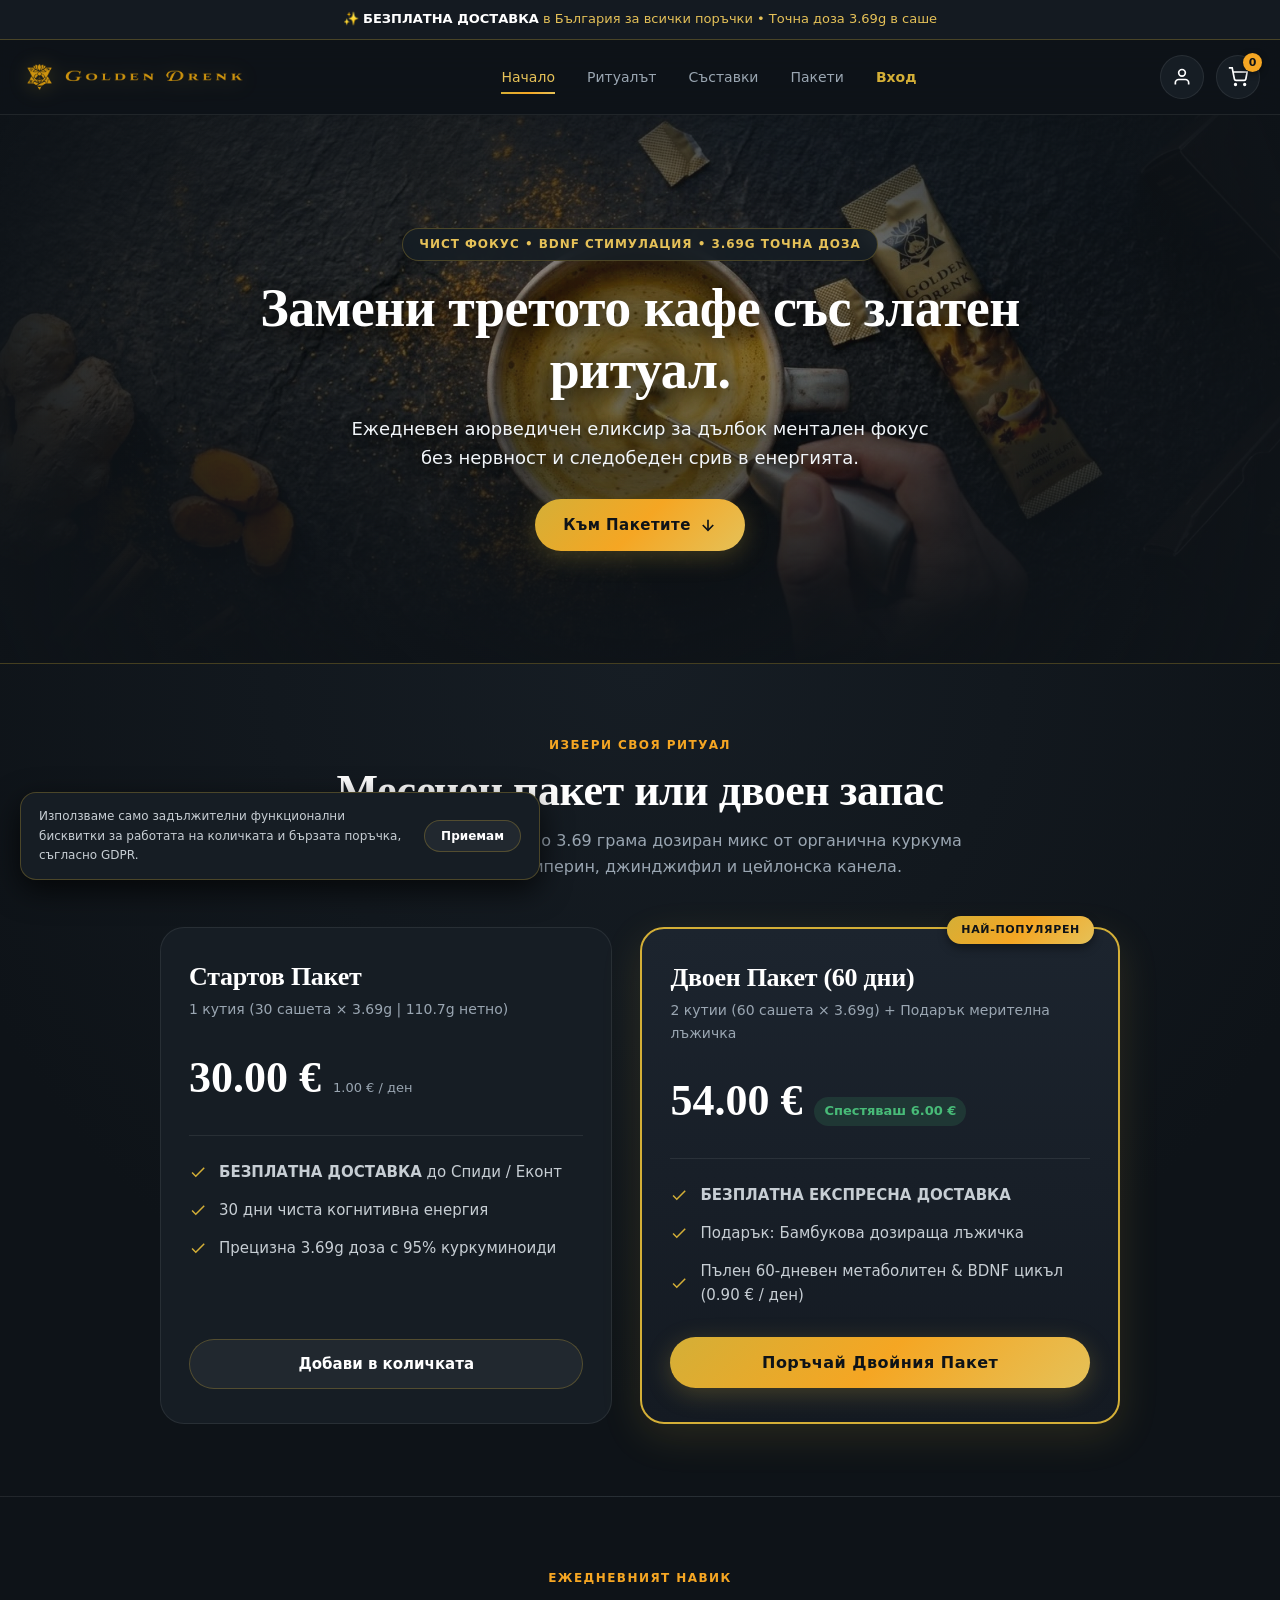
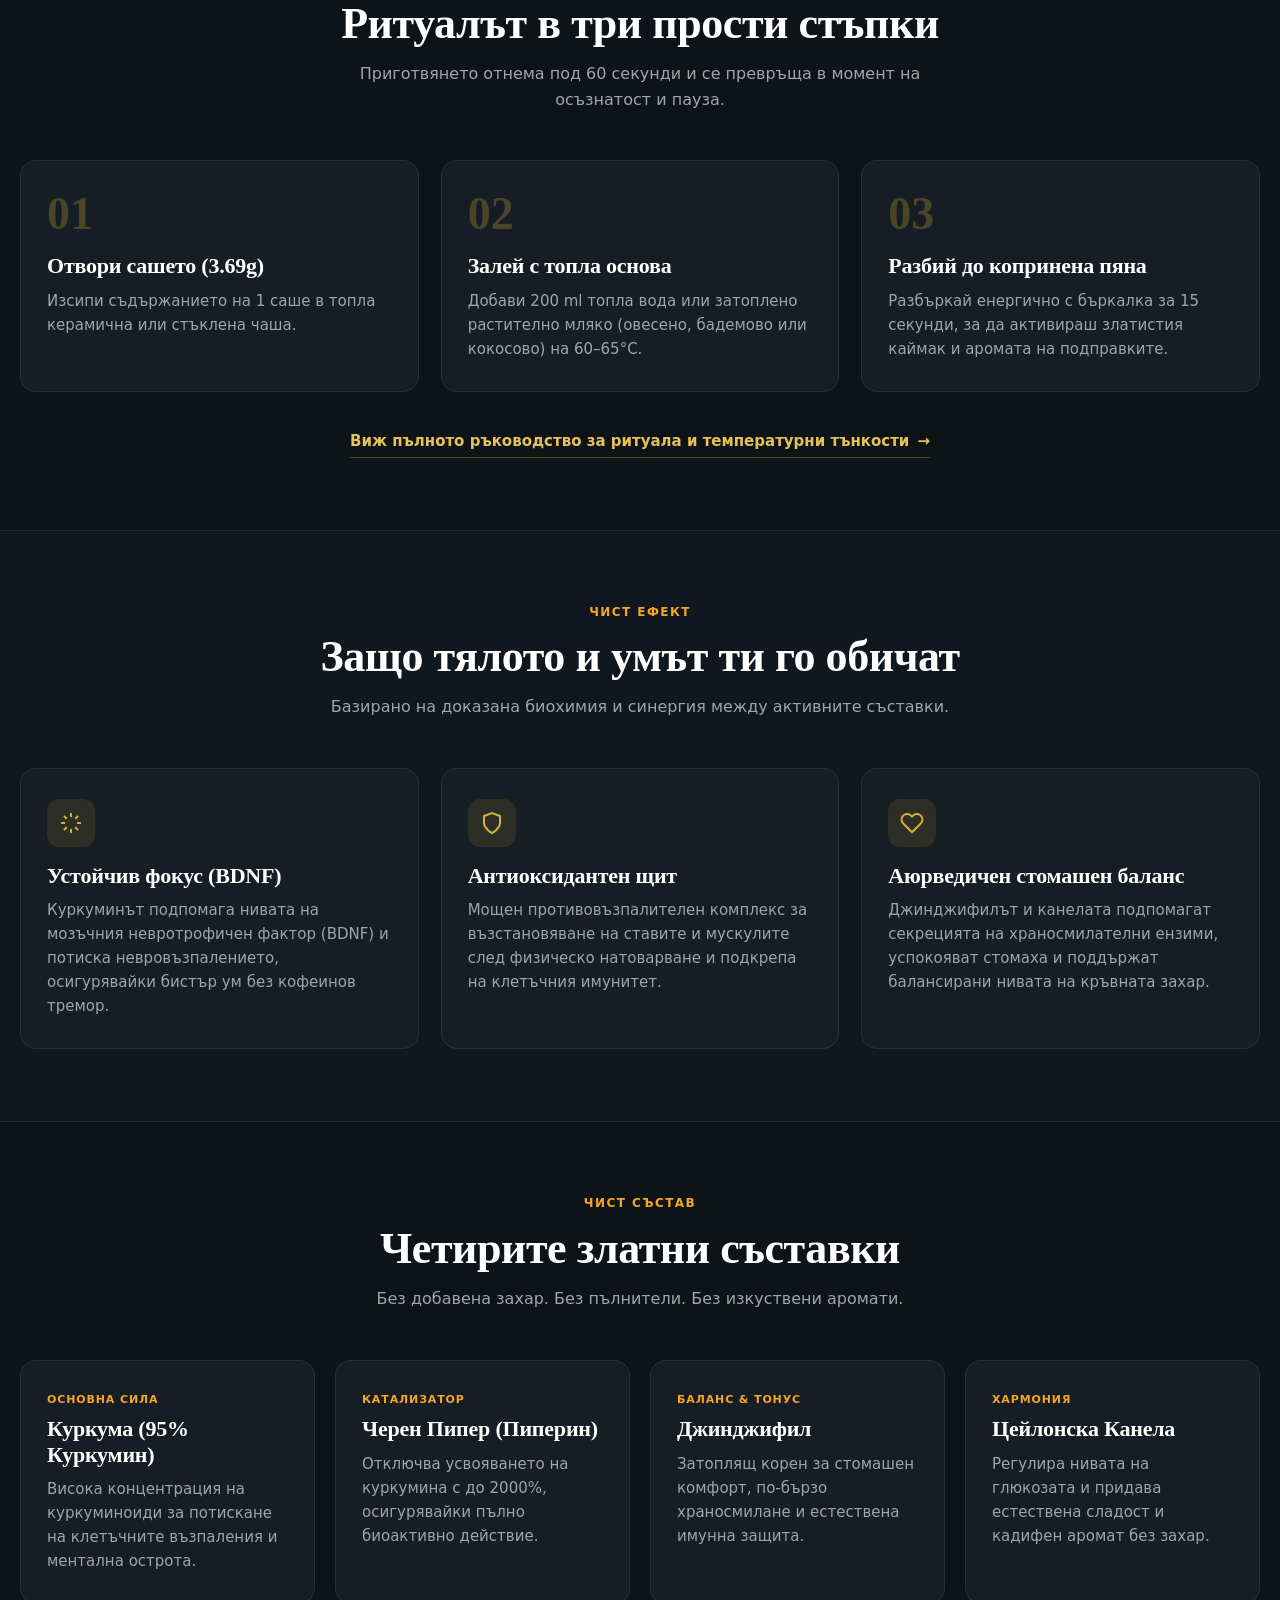
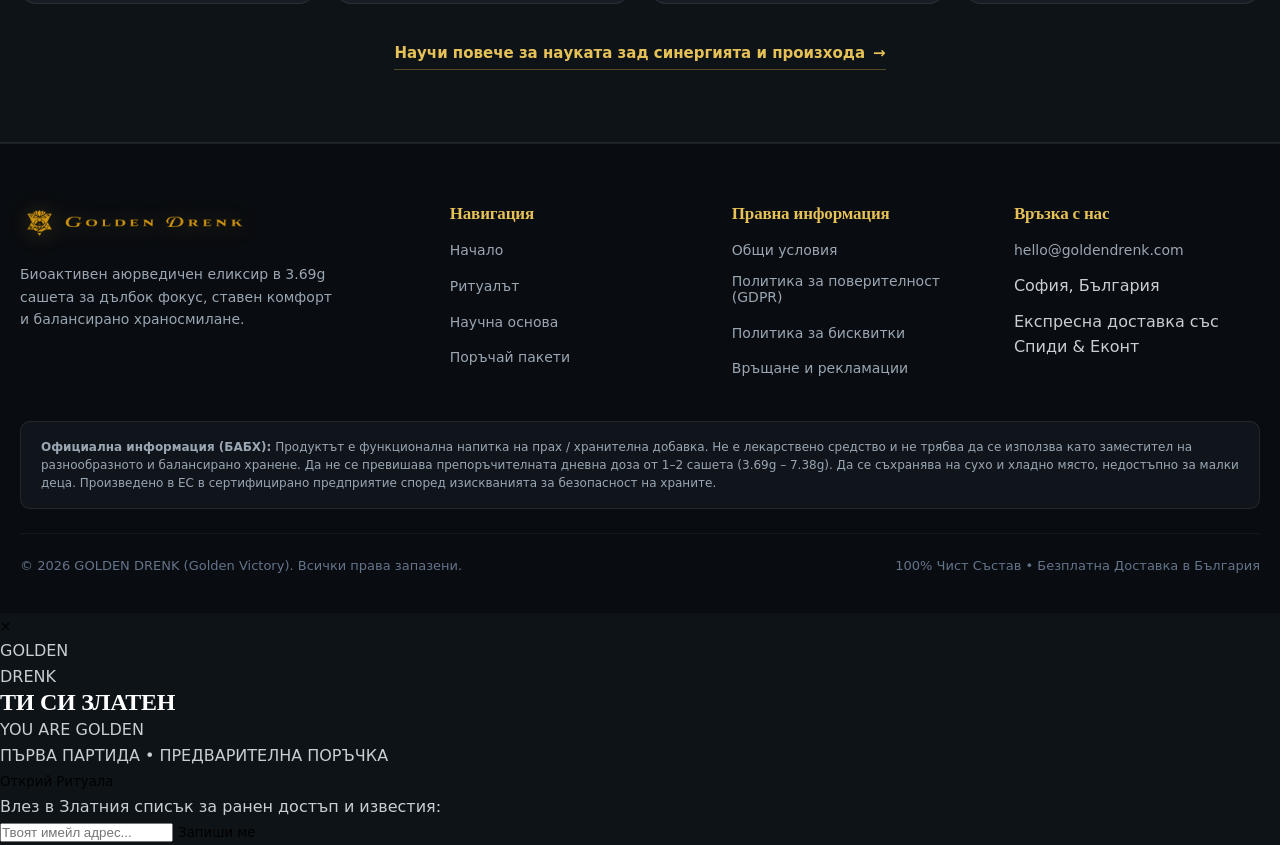
==== commit 02f812b8: "Sync V2.1: index.html" ====
--- a/index.html
+++ b/index.html
@@ -167,7 +167,8 @@
         <a href="ritual.html" class="nav-link">Ритуалът</a>
         <a href="science.html" class="nav-link">Съставки</a>
         <a href="#bundles-section" class="nav-link">Пакети</a>
-      </nav>
+      <a href="javascript:void(0)" onclick="openAuthModal()" class="nav-link" id="userNavBtn" style="color: #d4af37; font-weight: 700;">Вход</a>
+    </nav>
 
       <div class="header-actions">
         <!-- Secret Dev Portal Button (Hidden by default, unlocked via ?dev=true or PIN 2738) -->
@@ -663,5 +664,246 @@
 
   <!-- Main Application Script -->
   <script src="assets/js/app.js" defer></script>
+<!-- ================= POPUP: ТИ СИ ЗЛАТЕН (ПРЕОРДЪР + МЕЙЛИНГ ЛИСТ) ================= -->
+<div id="goldenPopupOverlay" class="gd-modal-overlay">
+  <div class="gd-modal-box">
+    <button class="gd-close-btn" onclick="closeGoldenPopup()">&times;</button>
+    
+    <div class="gd-logo-mini">GOLDEN<br>DRENK</div>
+    <h2 class="gd-title">ТИ СИ ЗЛАТЕН</h2>
+    <p class="gd-subtitle">YOU ARE GOLDEN</p>
+    <div class="gd-preorder-badge">ПЪРВА ПАРТИДА • ПРЕДВАРИТЕЛНА ПОРЪЧКА</div>
+
+    <div id="popupStep1">
+      <button class="gd-gold-btn" onclick="revealPreorderPackages()">
+        Открий Ритуала
+      </button>
+    </div>
+
+    <div id="popupStep2" class="gd-packages-grid" style="display: none;">
+      <div class="gd-pkg-card">
+        <span class="gd-pkg-badge">Стартов Пакет</span>
+        <h4>1 Кутия (30 сашета)</h4>
+        <div class="gd-pkg-price">30.00 €</div>
+        <p class="gd-pkg-note">Предварителна поръчка</p>
+        <button class="gd-pkg-btn" onclick="selectPreorder('GD-BOX-30', 'Стартов Пакет (1 кутия / 30 сашета)', 30.00)">
+          Поръчай 1 Пакет
+        </button>
+      </div>
+
+      <div class="gd-pkg-card featured">
+        <span class="gd-pkg-badge gold">Най-изгодно</span>
+        <h4>2 Кутии (60 сашета)</h4>
+        <div class="gd-pkg-price">54.00 €</div>
+        <p class="gd-pkg-note">+ Безплатна доставка & Подарък</p>
+        <button class="gd-gold-btn small" onclick="selectPreorder('GD-BUNDLE-60', 'Двоен Пакет (2 кутии / 60 сашета)', 54.00)">
+          Поръчай 2 Пакета
+        </button>
+      </div>
+    </div>
+
+    <div class="gd-mailing-box">
+      <p>Влез в Златния списък за ранен достъп и известия:</p>
+      <form id="gdMailingForm" onsubmit="saveEmailToList(event)">
+        <input type="email" id="gdSubscriberEmail" placeholder="Твоят имейл адрес..." required>
+        <button type="submit" id="gdSubBtn">Запиши ме</button>
+      </form>
+      <p id="gdMailingMsg" class="gd-msg"></p>
+    </div>
+  </div>
+</div>
+
+<!-- ================= МОДАЛ ЗА ВХОД / РЕГИСТРАЦИЯ ================= -->
+<div id="authModalOverlay" class="gd-modal-overlay" style="display: none;">
+  <div class="gd-modal-box auth-box">
+    <button class="gd-close-btn" onclick="closeAuthModal()">&times;</button>
+    <h3 class="gd-auth-title" id="authHeaderTitle">Вход в Златния Клуб</h3>
+    
+    <button type="button" class="gd-google-btn" onclick="loginWithGoogle()">
+      <img src="https://www.svgrepo.com/show/475656/google-color.svg" alt="Google" width="18">
+      Продължи с Google
+    </button>
+
+    <div class="gd-divider"><span>или с имейл</span></div>
+
+    <form id="gdAuthForm" onsubmit="handleEmailAuth(event)">
+      <input type="email" id="authEmail" placeholder="Имейл адрес" required>
+      <input type="password" id="authPassword" placeholder="Парола (мин. 6 символа)" minlength="6" required>
+      <button type="submit" class="gd-gold-btn" id="authSubmitBtn">Влез в профила</button>
+    </form>
+
+    <p id="authStatusMsg" class="gd-msg"></p>
+
+    <p class="gd-auth-switch">
+      <span id="authSwitchText">Нямаш профил?</span>
+      <a href="javascript:void(0)" onclick="toggleAuthMode()" id="authSwitchLink">Регистрирай се</a>
+    </p>
+
+    <div id="loggedInPanel" style="display: none; margin-top: 15px;">
+      <p id="loggedUserEmail" style="color: #d4af37; font-size: 14px;"></p>
+      <button onclick="logoutUser()" class="gd-pkg-btn" style="margin-top: 10px;">Изход от профила</button>
+    </div>
+  </div>
+</div>
+
+<script src="https://cdn.jsdelivr.net/npm/@supabase/supabase-js@2"></script>
+<script>
+const SUPABASE_URL = 'https://ljnztikzquiblflmwsoq.supabase.co';
+  const SUPABASE_ANON_KEY = 'sb_publishable_9V5JAYcvnQ1bnq5IEcqwxQ_sJR__Slu';
+  const supabaseClient = (SUPABASE_URL.startsWith('http')) 
+    ? window.supabase.createClient(SUPABASE_URL, SUPABASE_ANON_KEY) 
+    : null;
+
+  let isRegisterMode = false;
+
+  window.addEventListener('DOMContentLoaded', () => {
+    if (!sessionStorage.getItem('gdPopupSeen')) {
+      setTimeout(() => {
+        document.getElementById('goldenPopupOverlay').style.display = 'flex';
+      }, 1200);
+    }
+    checkCurrentUser();
+  });
+
+  function closeGoldenPopup() {
+    document.getElementById('goldenPopupOverlay').style.display = 'none';
+    sessionStorage.setItem('gdPopupSeen', 'true');
+  }
+
+  function revealPreorderPackages() {
+    document.getElementById('popupStep1').style.display = 'none';
+    document.getElementById('popupStep2').style.display = 'grid';
+  }
+
+  async function selectPreorder(sku, name, price) {
+    if (supabaseClient) {
+      await supabaseClient.from('preorders').insert([{ sku, package_name: name, price }]);
+    }
+    closeGoldenPopup();
+    const targetBtn = document.querySelector(`[data-sku="${sku}"]`) || document.getElementById('bundles-section');
+    if (targetBtn && targetBtn.click && targetBtn.hasAttribute('data-sku')) {
+      targetBtn.click();
+    } else if (targetBtn) {
+      targetBtn.scrollIntoView({ behavior: 'smooth' });
+    }
+  }
+
+  async function saveEmailToList(e) {
+    e.preventDefault();
+    const emailInput = document.getElementById('gdSubscriberEmail');
+    const msg = document.getElementById('gdMailingMsg');
+    const email = emailInput.value.trim();
+
+    msg.style.color = '#d4af37';
+    msg.textContent = 'Записване...';
+
+    const localList = JSON.parse(localStorage.getItem('gd_mailing_backup') || '[]');
+    localList.push({ email, date: new Date().toISOString() });
+    localStorage.setItem('gd_mailing_backup', JSON.stringify(localList));
+
+    if (!supabaseClient) {
+      msg.style.color = '#4cd137';
+      msg.textContent = 'Успешно записване! Ти си златен.';
+      emailInput.value = '';
+      return;
+    }
+
+    const { error } = await supabaseClient.from('mailing_list').insert([{ email }]);
+    if (error && error.code === '23505') {
+      msg.textContent = 'Този имейл вече е записан в Златния списък!';
+    } else if (error) {
+      msg.style.color = '#ff6b6b';
+      msg.textContent = 'Грешка при запис. Опитайте отново.';
+    } else {
+      msg.style.color = '#4cd137';
+      msg.textContent = 'Успешно записване! Ти си златен.';
+      emailInput.value = '';
+    }
+  }
+
+  function openAuthModal() {
+    document.getElementById('authModalOverlay').style.display = 'flex';
+  }
+  function closeAuthModal() {
+    document.getElementById('authModalOverlay').style.display = 'none';
+  }
+
+  function toggleAuthMode() {
+    isRegisterMode = !isRegisterMode;
+    document.getElementById('authHeaderTitle').textContent = isRegisterMode ? 'Регистрация в Клуба' : 'Вход в Златния Клуб';
+    document.getElementById('authSubmitBtn').textContent = isRegisterMode ? 'Създай профил' : 'Влез в профила';
+    document.getElementById('authSwitchText').textContent = isRegisterMode ? 'Вече имаш профил?' : 'Нямаш профил?';
+    document.getElementById('authSwitchLink').textContent = isRegisterMode ? 'Влез тук' : 'Регистрирай се';
+    document.getElementById('authStatusMsg').textContent = '';
+  }
+
+  async function handleEmailAuth(e) {
+    e.preventDefault();
+    const msg = document.getElementById('authStatusMsg');
+    if (!supabaseClient) {
+      msg.textContent = 'Базата данни предстои да бъде свързана.';
+      return;
+    }
+    const email = document.getElementById('authEmail').value.trim();
+    const password = document.getElementById('authPassword').value;
+    msg.style.color = '#d4af37';
+    msg.textContent = 'Обработка...';
+
+    if (isRegisterMode) {
+      const { error } = await supabaseClient.auth.signUp({ email, password });
+      msg.style.color = error ? '#ff6b6b' : '#4cd137';
+      msg.textContent = error ? error.message : 'Профилът е създаден! Провери имейла си.';
+    } else {
+      const { error } = await supabaseClient.auth.signInWithPassword({ email, password });
+      if (error) {
+        msg.style.color = '#ff6b6b';
+        msg.textContent = 'Невалиден имейл или парола.';
+      } else {
+        msg.style.color = '#4cd137';
+        msg.textContent = 'Успешен вход!';
+        checkCurrentUser();
+        setTimeout(closeAuthModal, 800);
+      }
+    }
+  }
+
+  async function loginWithGoogle() {
+    if (!supabaseClient) {
+      alert('Свържете Supabase ключовете, за да работи входът с Google.');
+      return;
+    }
+    await supabaseClient.auth.signInWithOAuth({
+      provider: 'google',
+      options: { redirectTo: window.location.origin }
+    });
+  }
+
+  async function checkCurrentUser() {
+    if (!supabaseClient) return;
+    const { data: { user } } = await supabaseClient.auth.getUser();
+    const navBtn = document.getElementById('userNavBtn');
+    const loggedPanel = document.getElementById('loggedInPanel');
+    const authForm = document.getElementById('gdAuthForm');
+
+    if (user) {
+      if (navBtn) navBtn.textContent = 'Профил ✓';
+      if (loggedPanel) {
+        loggedPanel.style.display = 'block';
+        document.getElementById('loggedUserEmail').textContent = `Логнат като: ${user.email}`;
+      }
+      if (authForm) authForm.style.display = 'none';
+    } else {
+      if (navBtn) navBtn.textContent = 'Вход';
+      if (loggedPanel) loggedPanel.style.display = 'none';
+      if (authForm) authForm.style.display = 'flex';
+    }
+  }
+
+  async function logoutUser() {
+    if (!supabaseClient) return;
+    await supabaseClient.auth.signOut();
+    checkCurrentUser();
+  }
+</script>
 </body>
 </html>
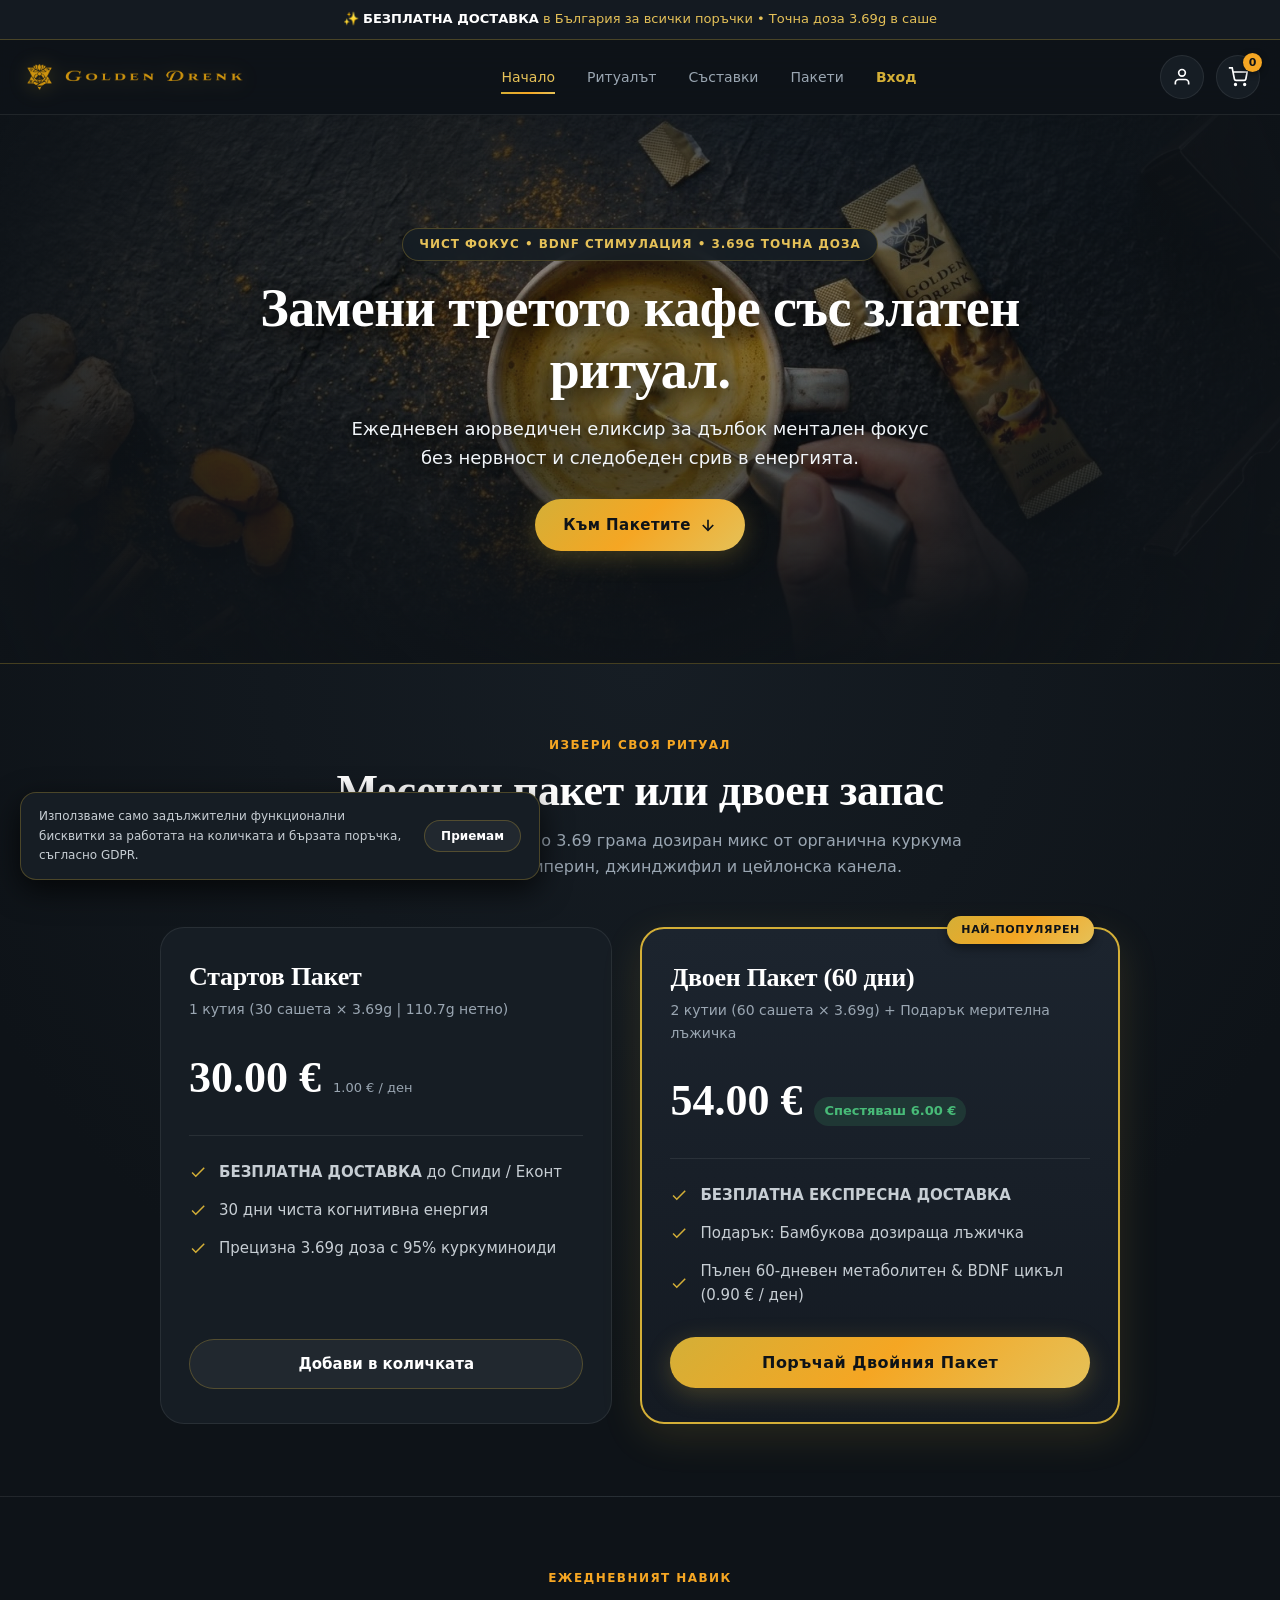
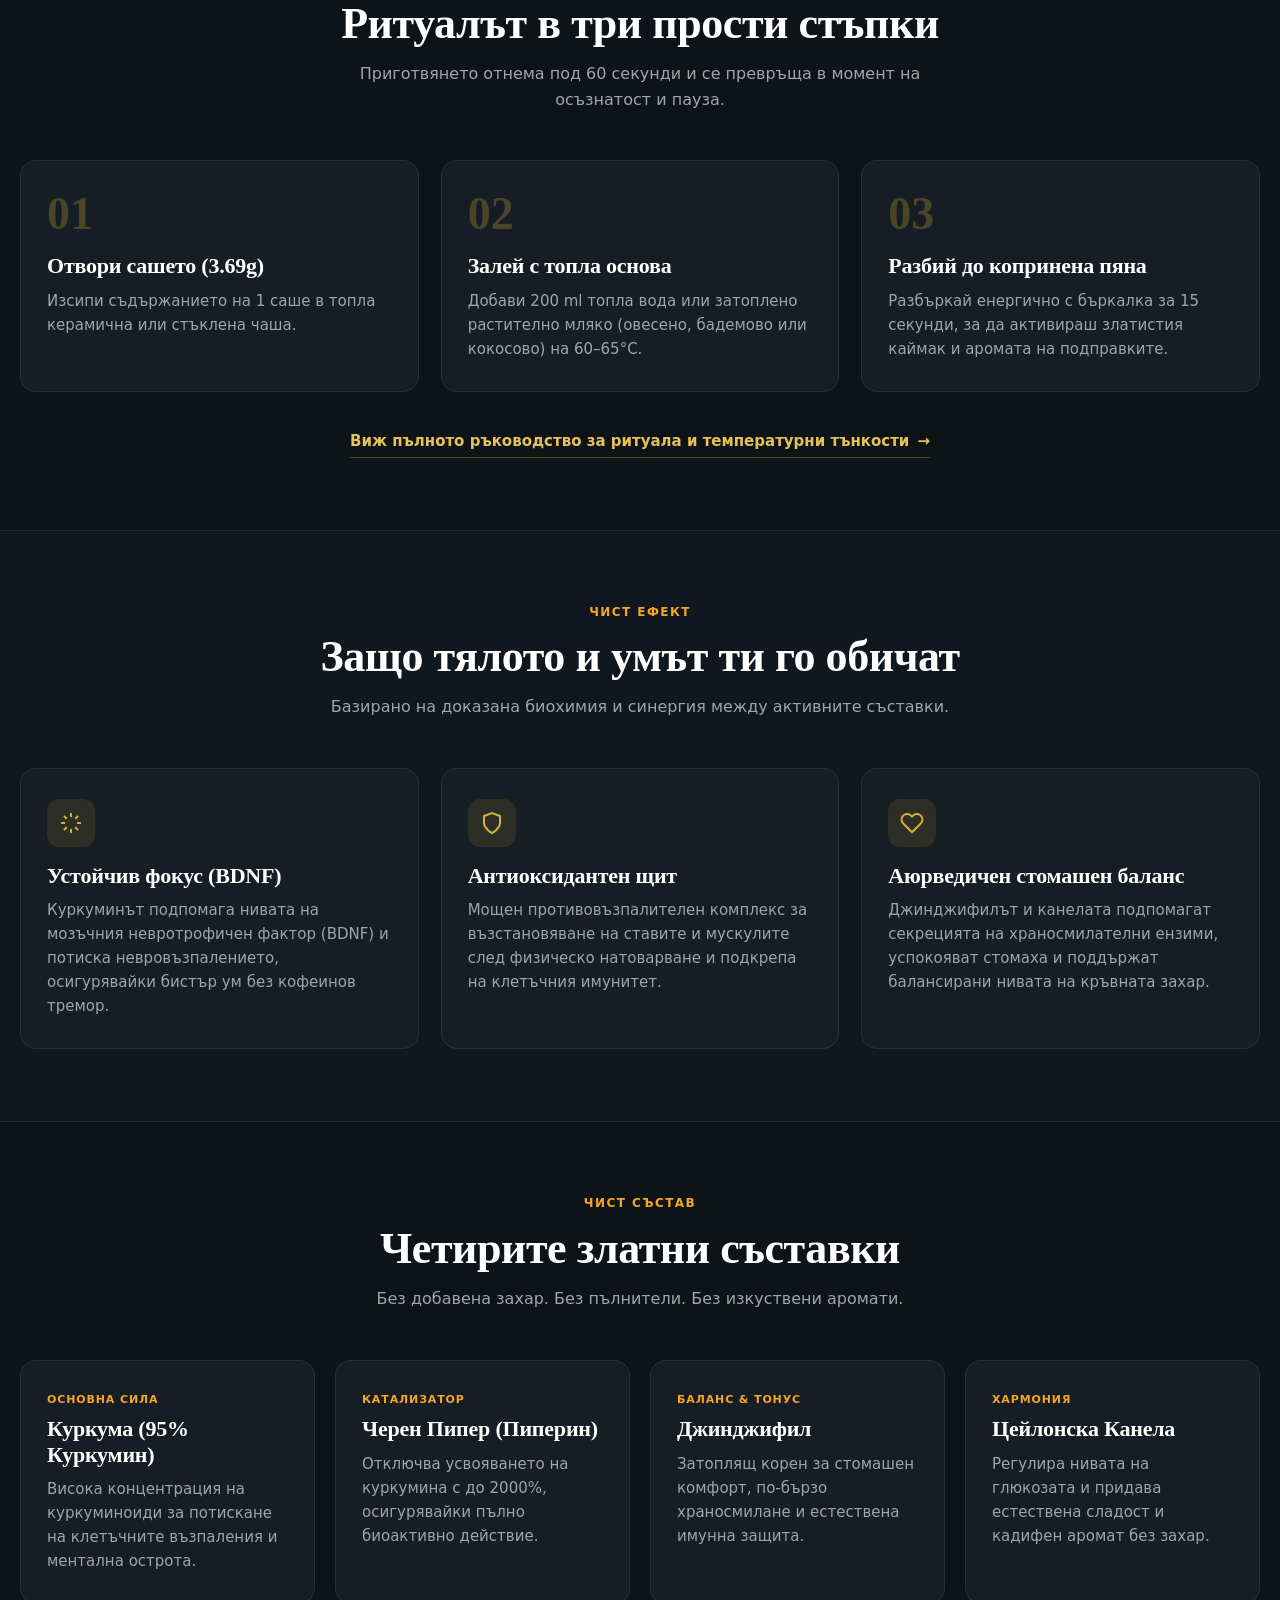
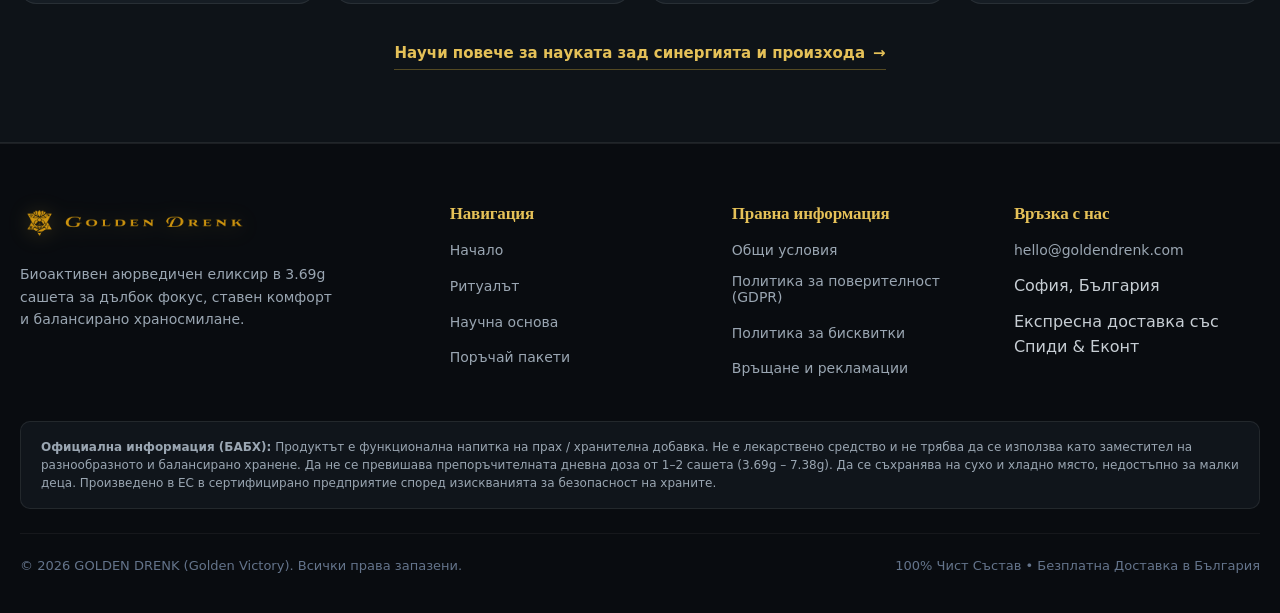
==== commit 8f5cd902: "Sync V2.1: index.html" ====
--- a/index.html
+++ b/index.html
@@ -5,7 +5,6 @@
   <link rel="apple-touch-icon" sizes="180x180" href="/assets/images/apple-touch-icon.png">
   <link rel="icon" type="image/png" sizes="32x32" href="/assets/images/favicon-32x32.png">
   <link rel="icon" type="image/png" sizes="16x16" href="/assets/images/favicon-16x16.png">
-  <link rel="manifest" href="/assets/images/site.webmanifest">
   <link rel="shortcut icon" href="/assets/images/favicon.ico">
   <meta charset="UTF-8">
   <meta name="viewport" content="width=device-width, initial-scale=1.0, viewport-fit=cover">
--- a/assets/css/style.css
+++ b/assets/css/style.css
@@ -1322,4 +1322,266 @@
   border-radius: 0 var(--radius-sm) var(--radius-sm) 0;
   margin-top: 16px;
   font-size: 15px;
+}
+/* === GOLDEN POPUP & AUTH MODAL STYLES === */
+.gd-modal-overlay {
+  position: fixed;
+  inset: 0;
+  background: rgba(5, 8, 17, 0.82);
+  backdrop-filter: blur(8px);
+  display: none;
+  align-items: center;
+  justify-content: center;
+  z-index: 9999;
+  padding: 20px;
+}
+
+.gd-modal-box {
+  position: relative;
+  width: 100%;
+  max-width: 640px;
+  background: radial-gradient(circle at 75% 30%, rgba(212, 175, 55, 0.16), transparent 55%), #0c1222;
+  border: 1px solid rgba(212, 175, 55, 0.45);
+  border-radius: 18px;
+  padding: 42px 32px 30px;
+  text-align: center;
+  color: #ffffff;
+  box-shadow: 0 20px 60px rgba(0, 0, 0, 0.75), 0 0 35px rgba(212, 175, 55, 0.15);
+  animation: gdFadeIn 0.35s ease-out;
+}
+
+.gd-modal-box.auth-box {
+  max-width: 420px;
+}
+
+@keyframes gdFadeIn {
+  from { opacity: 0; transform: scale(0.94); }
+  to { opacity: 1; transform: scale(1); }
+}
+
+.gd-close-btn {
+  position: absolute;
+  top: 16px;
+  right: 20px;
+  background: none;
+  border: none;
+  color: rgba(255, 255, 255, 0.65);
+  font-size: 28px;
+  cursor: pointer;
+  line-height: 1;
+}
+.gd-close-btn:hover { color: #d4af37; }
+
+.gd-logo-mini {
+  color: #d4af37;
+  font-weight: 800;
+  letter-spacing: 2px;
+  font-size: 16px;
+  line-height: 1.15;
+  margin-bottom: 20px;
+}
+
+.gd-title {
+  font-size: clamp(28px, 5vw, 44px);
+  font-weight: 800;
+  background: linear-gradient(90deg, #b8860b, #f3e5ab, #d4af37);
+  -webkit-background-clip: text;
+  -webkit-text-fill-color: transparent;
+  margin: 0 0 6px;
+  letter-spacing: 1.5px;
+}
+
+.gd-subtitle {
+  color: rgba(255, 255, 255, 0.78);
+  font-size: 18px;
+  letter-spacing: 4px;
+  margin: 0 0 14px;
+}
+
+.gd-preorder-badge {
+  display: inline-block;
+  font-size: 11px;
+  letter-spacing: 1.5px;
+  color: #d4af37;
+  border: 1px solid rgba(212, 175, 55, 0.4);
+  padding: 5px 14px;
+  border-radius: 99px;
+  margin-bottom: 26px;
+}
+
+.gd-gold-btn {
+  background: linear-gradient(135deg, #c59b27 0%, #f5d77f 50%, #b38728 100%);
+  color: #0c1222;
+  font-weight: 700;
+  font-size: 16px;
+  padding: 14px 36px;
+  border-radius: 99px;
+  border: none;
+  cursor: pointer;
+  box-shadow: 0 0 25px rgba(212, 175, 55, 0.4);
+  transition: transform 0.2s, box-shadow 0.2s;
+}
+.gd-gold-btn:hover {
+  transform: translateY(-2px);
+  box-shadow: 0 0 35px rgba(212, 175, 55, 0.65);
+}
+.gd-gold-btn.small {
+  padding: 11px 22px;
+  font-size: 14px;
+  width: 100%;
+}
+
+/* Двете карти за преордър */
+.gd-packages-grid {
+  grid-template-columns: repeat(auto-fit, minmax(220px, 1fr));
+  gap: 16px;
+  margin-top: 10px;
+  animation: gdFadeIn 0.3s ease-out;
+}
+
+.gd-pkg-card {
+  background: rgba(255, 255, 255, 0.04);
+  border: 1px solid rgba(255, 255, 255, 0.14);
+  border-radius: 14px;
+  padding: 20px 16px;
+  position: relative;
+}
+.gd-pkg-card.featured {
+  border-color: #d4af37;
+  background: rgba(212, 175, 55, 0.08);
+}
+
+.gd-pkg-badge {
+  font-size: 11px;
+  text-transform: uppercase;
+  letter-spacing: 1px;
+  color: #aaa;
+}
+.gd-pkg-badge.gold { color: #f5d77f; font-weight: 700; }
+
+.gd-pkg-card h4 { margin: 8px 0; font-size: 18px; }
+.gd-pkg-price { font-size: 24px; font-weight: 800; color: #f5d77f; margin-bottom: 6px; }
+.gd-pkg-note { font-size: 12px; color: rgba(255,255,255,0.65); margin-bottom: 14px; }
+
+.gd-pkg-btn {
+  width: 100%;
+  padding: 11px 18px;
+  border-radius: 99px;
+  border: 1px solid #d4af37;
+  background: transparent;
+  color: #f5d77f;
+  font-weight: 600;
+  cursor: pointer;
+}
+.gd-pkg-btn:hover { background: rgba(212, 175, 55, 0.15); }
+
+/* Мейлинг лист */
+.gd-mailing-box {
+  margin-top: 28px;
+  padding-top: 20px;
+  border-top: 1px solid rgba(255, 255, 255, 0.1);
+}
+.gd-mailing-box p { font-size: 13px; color: rgba(255,255,255,0.75); margin-bottom: 10px; }
+#gdMailingForm {
+  display: flex;
+  gap: 8px;
+  max-width: 440px;
+  margin: 0 auto;
+}
+#gdMailingForm input, #gdAuthForm input {
+  flex: 1;
+  padding: 11px 14px;
+  border-radius: 10px;
+  border: 1px solid rgba(255,255,255,0.2);
+  background: rgba(0,0,0,0.35);
+  color: #fff;
+  font-size: 14px;
+}
+#gdSubBtn {
+  padding: 11px 20px;
+  border-radius: 10px;
+  border: 1px solid #d4af37;
+  background: rgba(212, 175, 55, 0.2);
+  color: #f5d77f;
+  font-weight: 600;
+  cursor: pointer;
+}
+
+/* Логин система */
+#gdAuthForm {
+  display: flex;
+  flex-direction: column;
+  gap: 12px;
+}
+.gd-google-btn {
+  width: 100%;
+  display: flex;
+  align-items: center;
+  justify-content: center;
+  gap: 10px;
+  padding: 12px;
+  border-radius: 10px;
+  border: 1px solid rgba(255,255,255,0.25);
+  background: #ffffff;
+  color: #111;
+  font-weight: 600;
+  cursor: pointer;
+  margin-top: 14px;
+}
+.gd-divider {
+  margin: 16px 0;
+  font-size: 12px;
+  color: rgba(255,255,255,0.5);
+}
+.gd-auth-switch { font-size: 13px; margin-top: 14px; }
+.gd-auth-switch a { color: #f5d77f; text-decoration: underline; }
+.gd-msg { font-size: 13px; margin-top: 8px; min-height: 18px; }
+
+#gdSubBtn {
+  white-space: nowrap;
+}
+
+/* === MOBILE FIX FOR POPUP === */
+@media (max-width: 540px) {
+  .gd-modal-overlay {
+    padding: 14px;
+  }
+  .gd-modal-box {
+    padding: 32px 18px 22px;
+    max-height: 90vh;
+    overflow-y: auto;
+  }
+  .gd-title {
+    font-size: 26px;
+  }
+  .gd-subtitle {
+    font-size: 14px;
+    letter-spacing: 3px;
+    margin-bottom: 12px;
+  }
+  .gd-preorder-badge {
+    font-size: 10px;
+    letter-spacing: 0.8px;
+    padding: 5px 10px;
+    margin-bottom: 20px;
+  }
+  .gd-gold-btn {
+    width: 100%;
+    padding: 13px 20px;
+    font-size: 15px;
+  }
+  .gd-packages-grid {
+    grid-template-columns: 1fr;
+    gap: 12px;
+  }
+  #gdMailingForm {
+    flex-direction: column;
+    gap: 10px;
+  }
+  #gdMailingForm input,
+  #gdSubBtn {
+    width: 100%;
+    box-sizing: border-box;
+    padding: 12px 14px;
+  }
 }
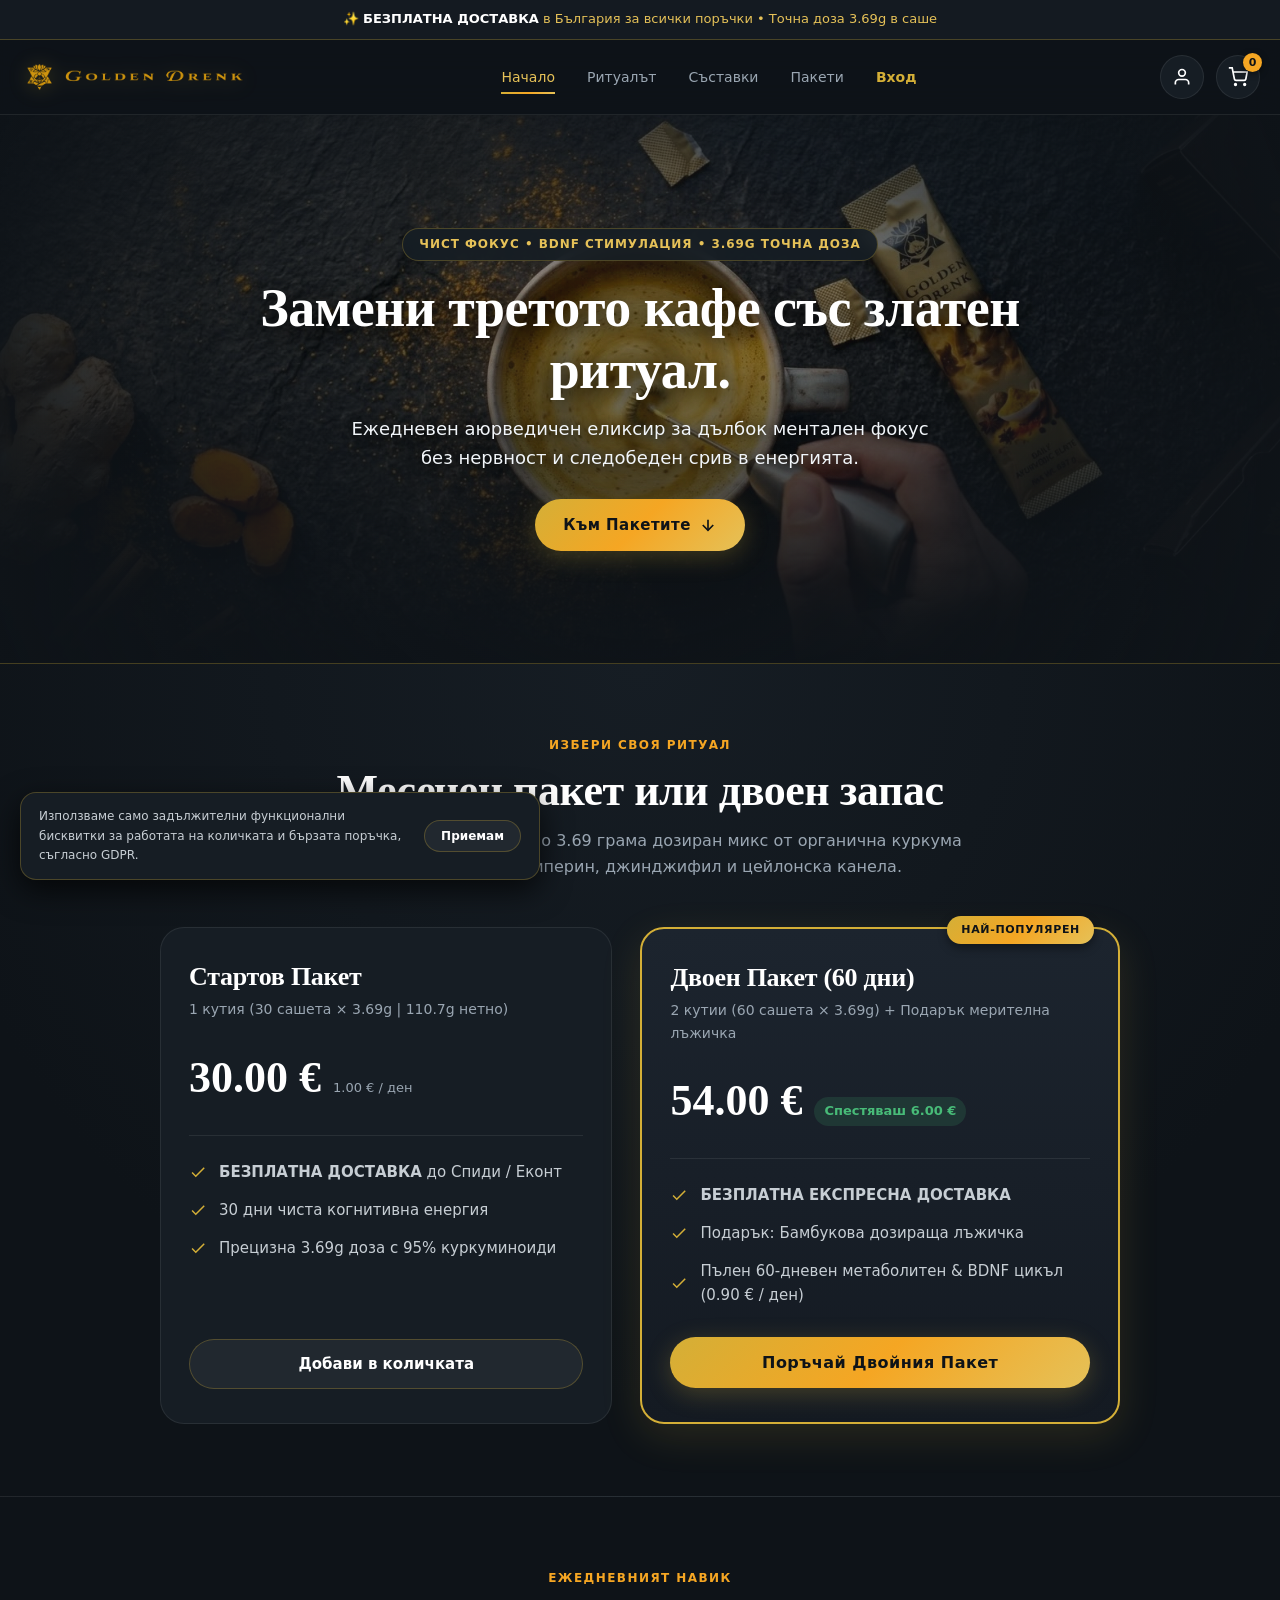
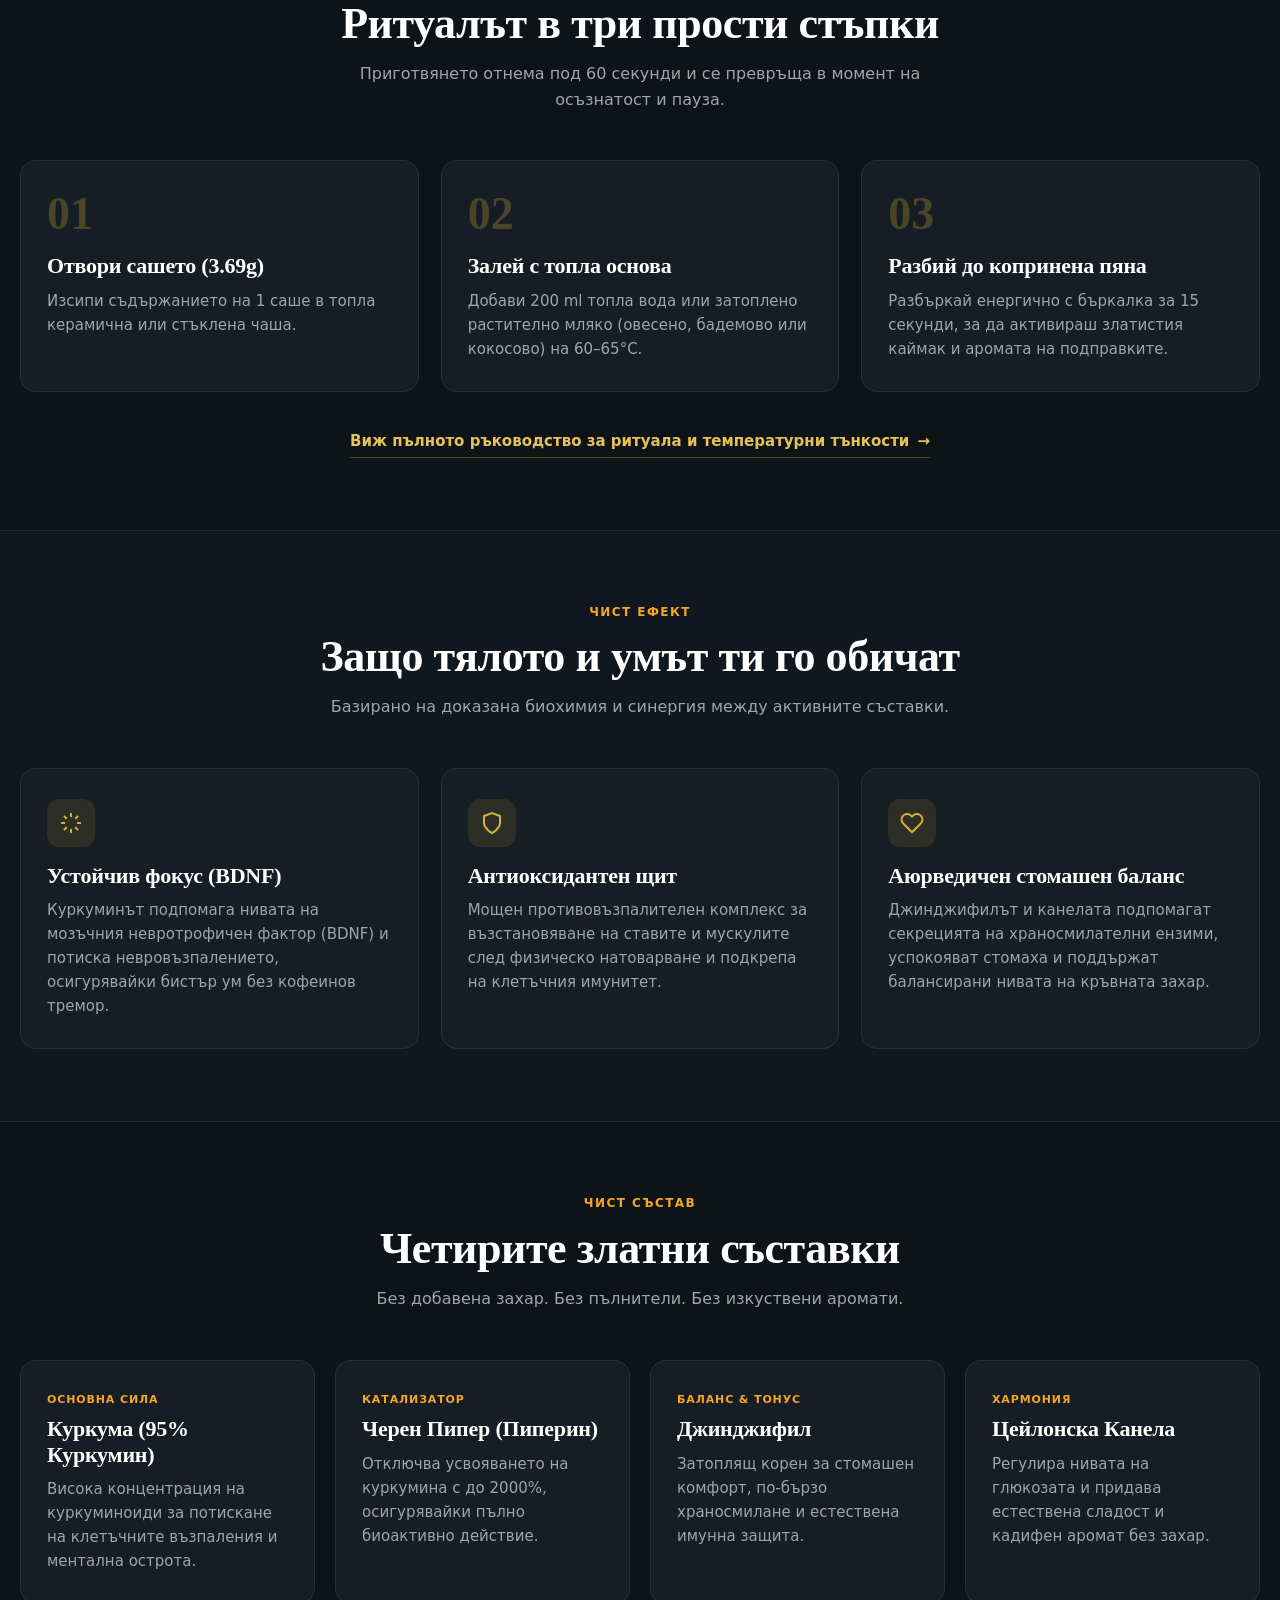
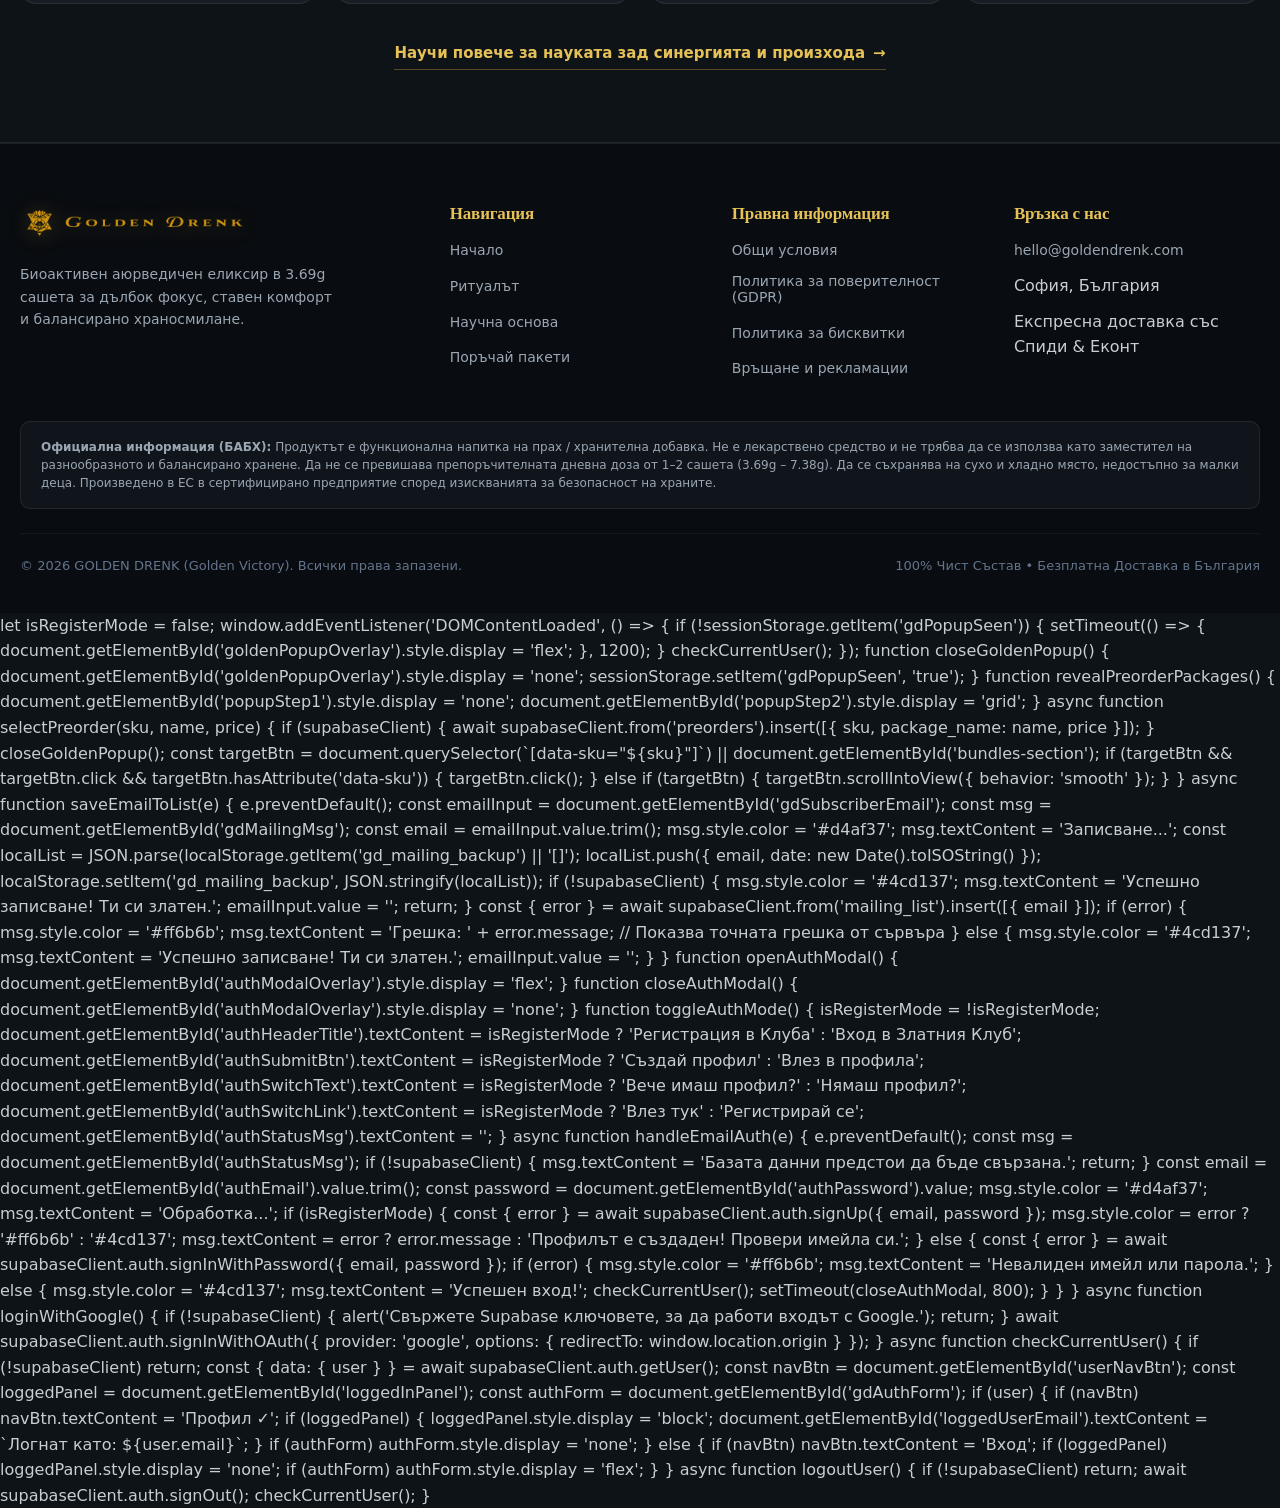
==== commit 9a39b536: "Sync V2.1: index.html" ====
--- a/index.html
+++ b/index.html
@@ -747,11 +747,20 @@
 
 <script src="https://cdn.jsdelivr.net/npm/@supabase/supabase-js@2"></script>
 <script>
-const SUPABASE_URL = 'https://ljnztikzquiblflmwsoq.supabase.co';
-  const SUPABASE_ANON_KEY = 'sb_publishable_9V5JAYcvnQ1bnq5IEcqwxQ_sJR__Slu';
-  const supabaseClient = (SUPABASE_URL.startsWith('http')) 
-    ? window.supabase.createClient(SUPABASE_URL, SUPABASE_ANON_KEY) 
-    : null;
+  const SUPABASE_URL = 'https://ljnztikzquiblflmwsoq.supabase.co';
+  const SUPABASE_ANON_KEY = 'eyJhbGciOiJIUzI1NiIsInR5cCI6IkpXVCJ9.eyJpc3MiOiJzdXBhYmFzZSIsInJlZiI6ImxqcnpkbGt6cXVsYmZsaW13c29xIiwicm9sZSI6ImFub24iLCJpYXQiOjE3OTM3NTk2MjUsImV4cCI6MjEwOTMzNTYyNX0.5UnMerilxRCFjtbsA8ZdxubrLKxa-I5CVq3uleYkU9I';
+  
+  let supabaseClient = null;
+  try {
+    if (window.supabase && typeof window.supabase.createClient === 'function') {
+      supabaseClient = window.supabase.createClient(SUPABASE_URL, SUPABASE_ANON_KEY);
+    } else {
+      console.error("Supabase library not loaded!");
+    }
+  } catch (e) {
+    console.error("Supabase init failed:", e);
+  }
+</script>
 
   let isRegisterMode = false;
 
@@ -808,11 +817,9 @@
     }
 
     const { error } = await supabaseClient.from('mailing_list').insert([{ email }]);
-    if (error && error.code === '23505') {
-      msg.textContent = 'Този имейл вече е записан в Златния списък!';
-    } else if (error) {
+    if (error) {
       msg.style.color = '#ff6b6b';
-      msg.textContent = 'Грешка при запис. Опитайте отново.';
+      msg.textContent = 'Грешка: ' + error.message; // Показва точната грешка от сървъра
     } else {
       msg.style.color = '#4cd137';
       msg.textContent = 'Успешно записване! Ти си златен.';
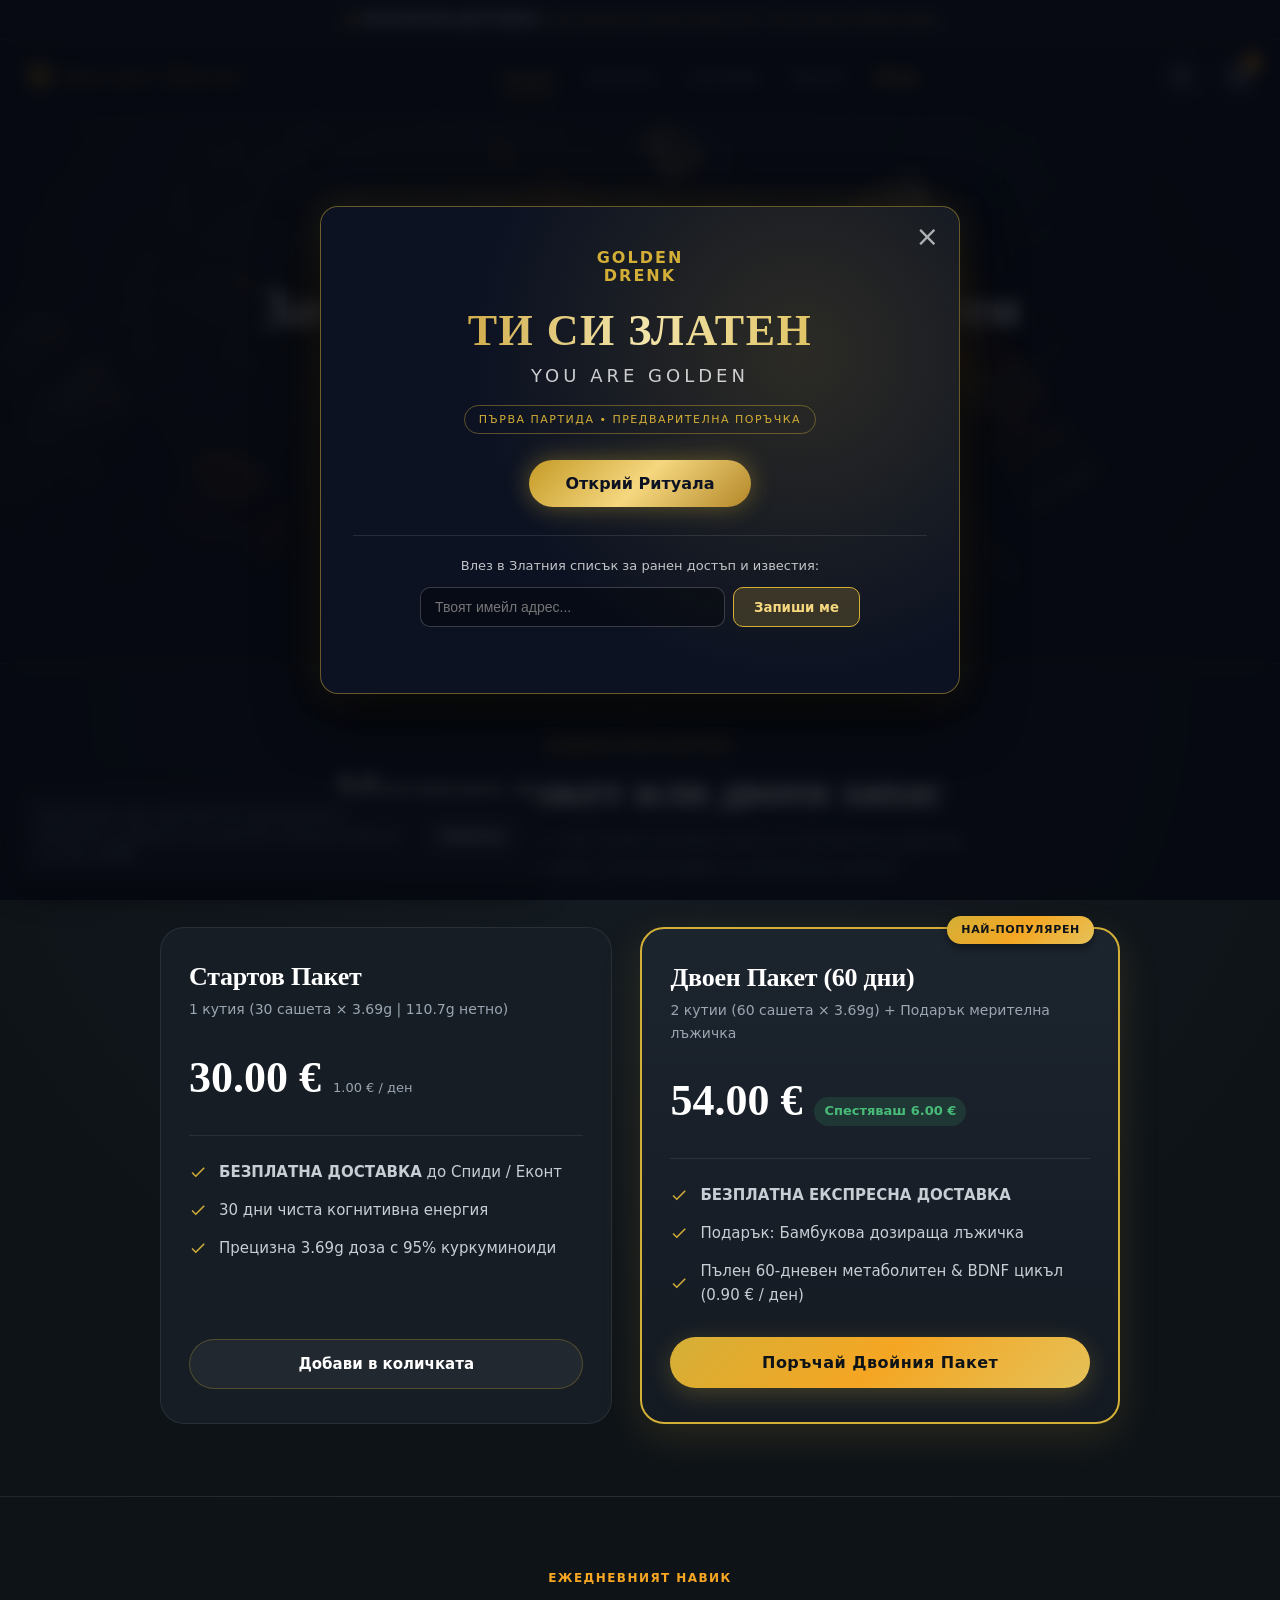
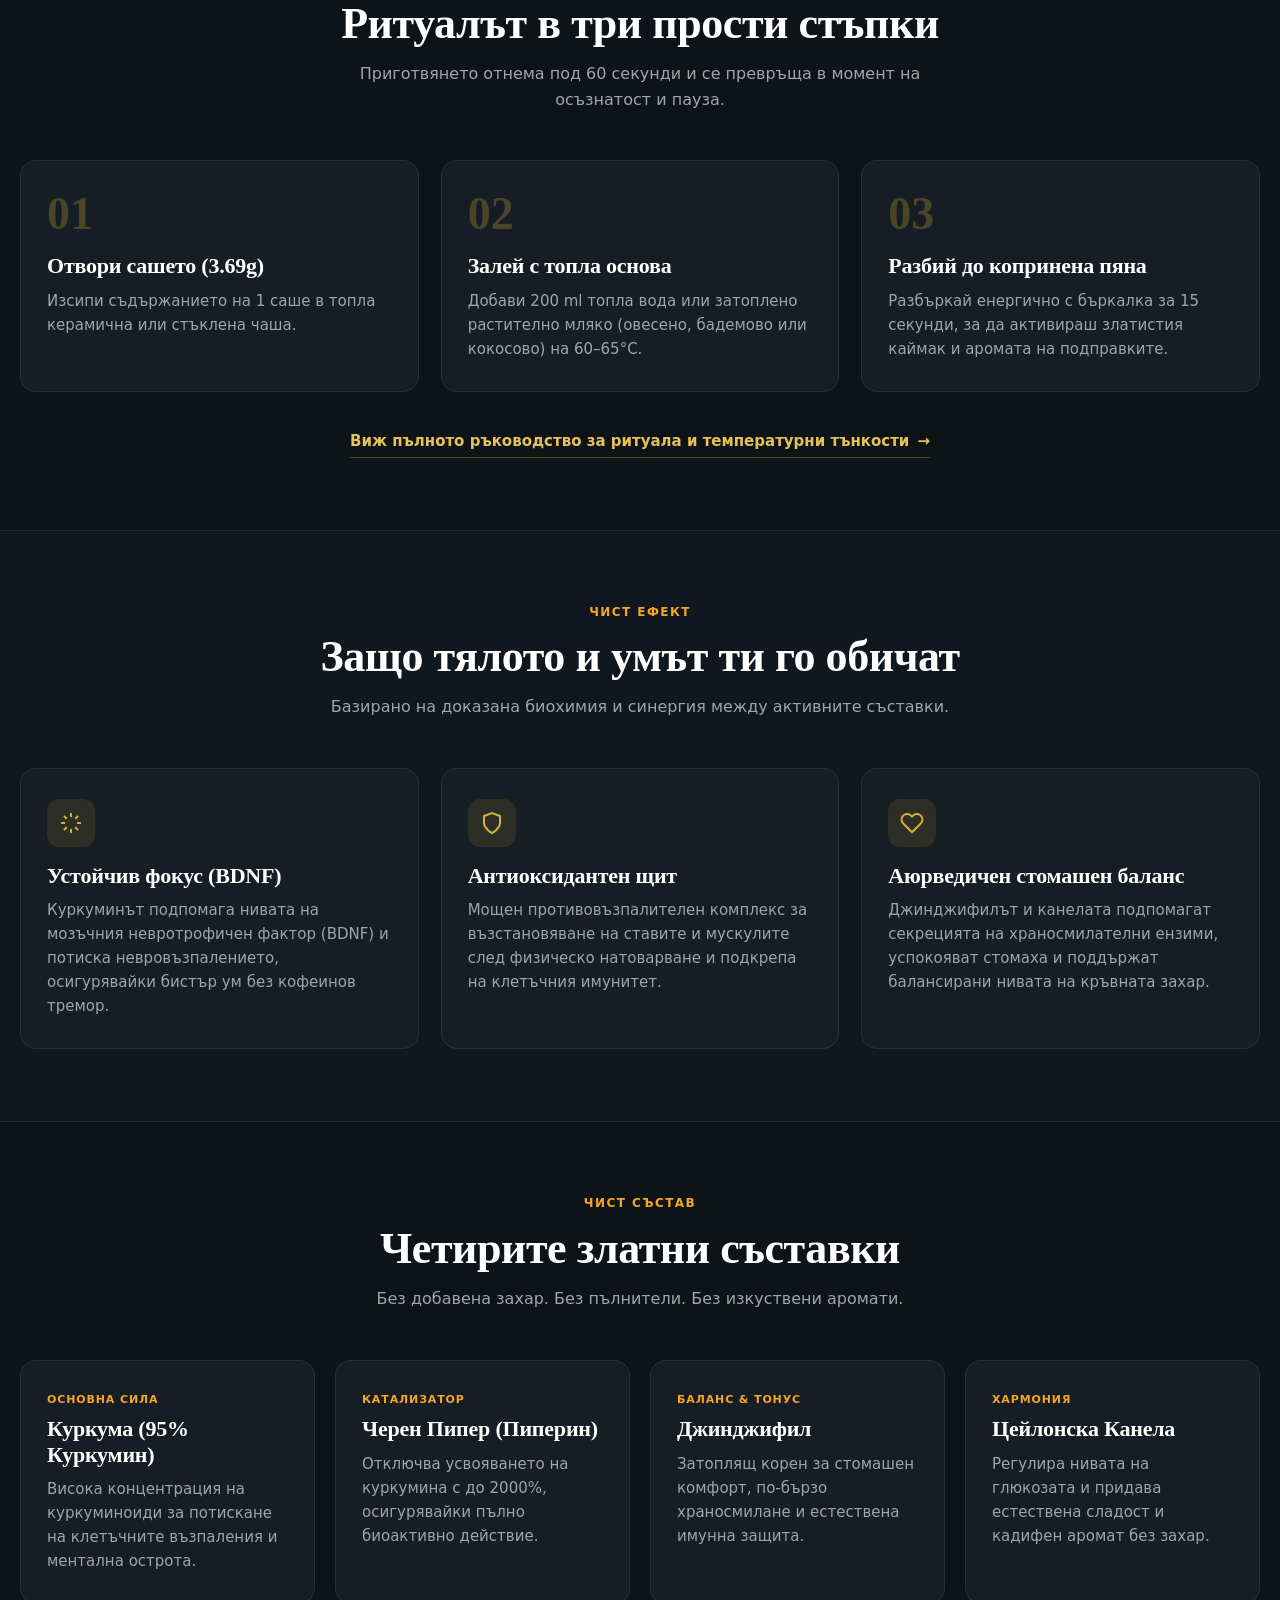
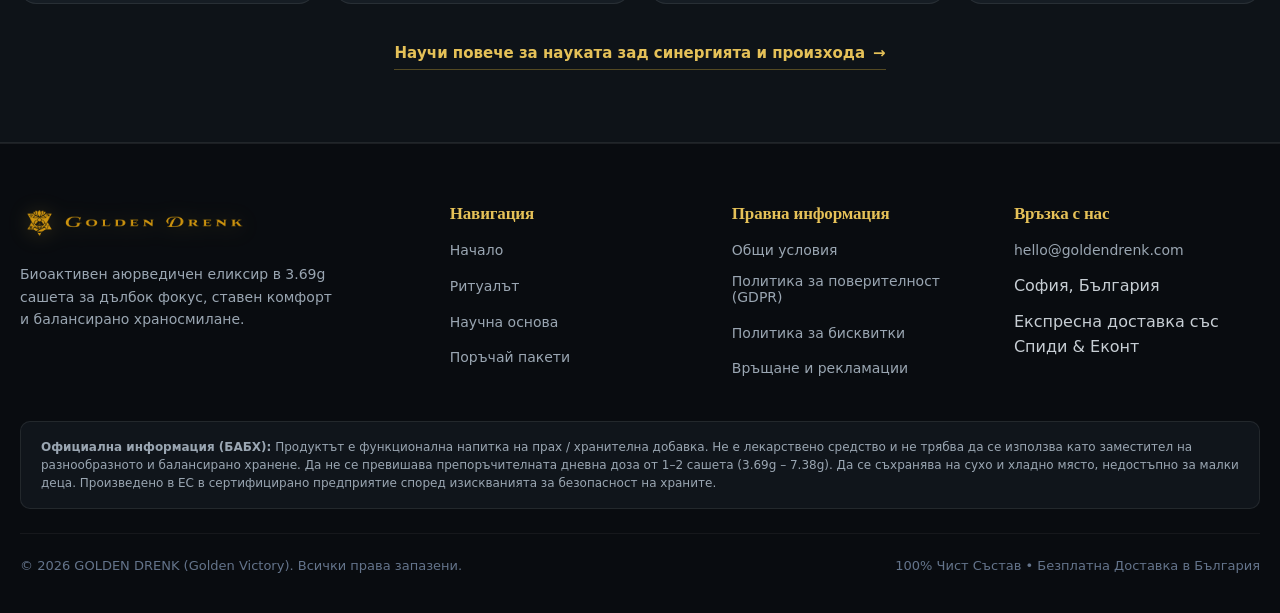
==== commit 9fb76442: "Sync V2.1: index.html" ====
--- a/index.html
+++ b/index.html
@@ -760,7 +760,7 @@
   } catch (e) {
     console.error("Supabase init failed:", e);
   }
-</script>
+
 
   let isRegisterMode = false;
 
